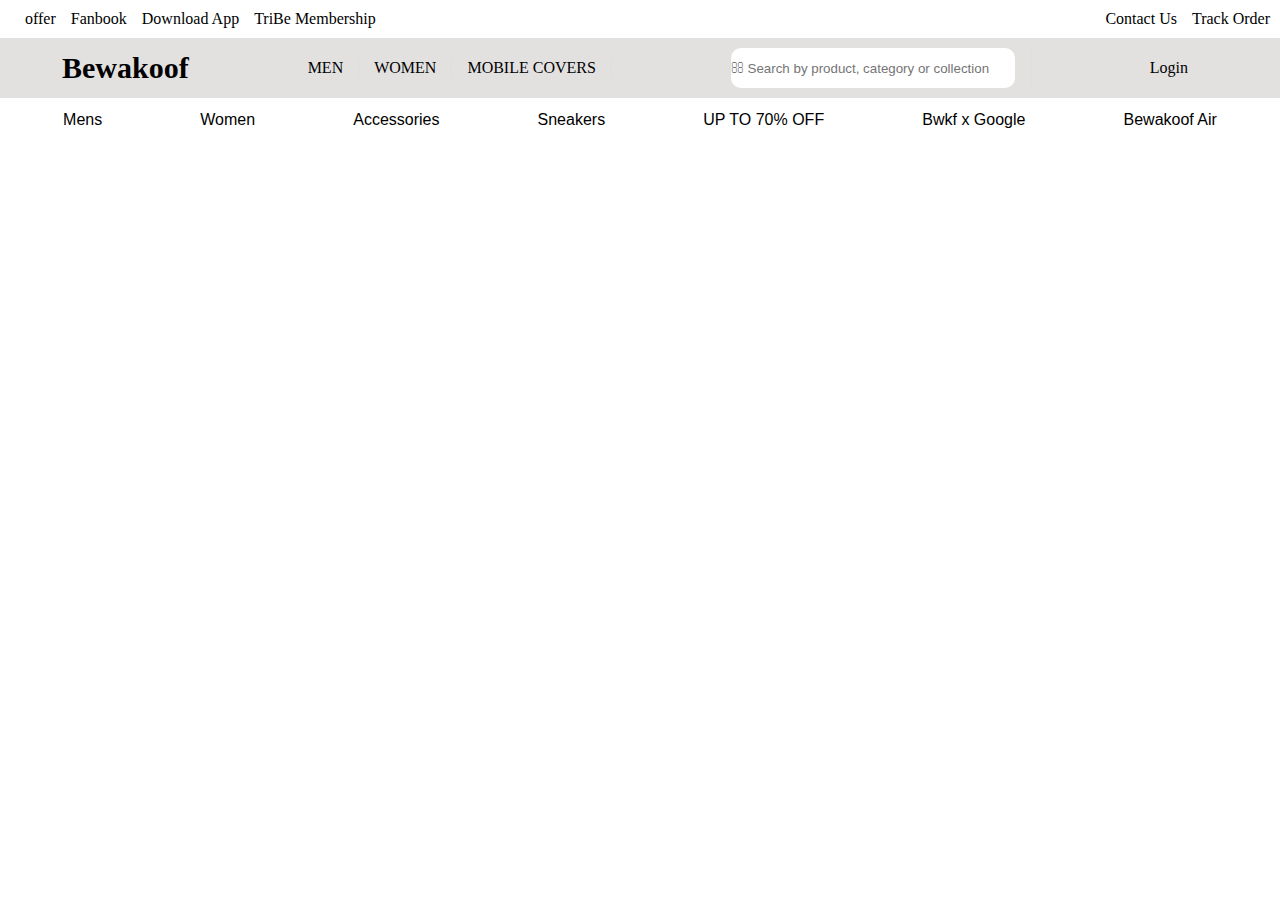
==== index.html @ 778f5f09 "modified" ====
<!DOCTYPE html>
<html lang="en">
<head>
    <meta charset="UTF-8">
    <meta name="viewport" content="width=device-width, initial-scale=1.0">
    <title>Bewakoof</title>
    <link rel="stylesheet" href="https://cdnjs.cloudflare.com/ajax/libs/font-awesome/6.5.2/css/all.min.css"
        integrity="sha512-SnH5WK+bZxgPHs44uWIX+LLJAJ9/2PkPKZ5QiAj6Ta86w+fsb2TkcmfRyVX3pBnMFcV7oQPJkl9QevSCWr3W6A=="
        crossorigin="anonymous" referrerpolicy="no-referrer" />
    <link rel="stylesheet" href="main.css">
</head>
<body>
    <div class="top_nav">
        <ul class="top-menu">
            <li><a href="">offer</a></li>
            <li><a href="">Fanbook</a></li>
            <li><a href="">Download App</a></li>
            <li><a href="">TriBe Membership</a></li>
        </ul>
        <ul class="top2-menu">
            <li><a href="">Contact Us</a></li>
            <li><a href="">Track Order</a></li>
        </ul>
    </div>
    <div class="navbar">
        <div class="navbar-logo">Bewakoof</div>
        <ul class="navbar-menu">
            <li>MEN</li>
            <li>WOMEN</li>
            <li>MOBILE COVERS</li>
        </ul>
        <div class="search">
            <input type="text" placeholder="&#xf002; Search by product, category or collection" style="font-family: Arial, FontAwesome">
        </div>
        <div class="icons">
            <!-- <span><i class="fas fa-search"></i></span> -->
            <span><i class="fas fa-user"></i>Login</span>
            <span><i class="fas fa-heart"></i></span>
            <span><i class="fas fa-shopping-cart"></i></span>
        </div>
    </div>
    <div class="heading">
        <!-- <h3>Men</h3>
        <h3>Women</h3>
        <h3>Accessories</h3>
        <h3>Sneakers</h3>
        <h3>UP TO 70% OFF</h3>
        <h3>Bwkf x Google</h3>
        <h3>Bewakoof Air</h3> -->
        <ul>
            <li>Mens</li>
            <li>Women</li>
            <li>Accessories</li>
            <li>Sneakers</li>
            <li>UP TO 70% OFF</li>
            <li>Bwkf x Google</li>
            <li>Bewakoof Air</li>
        </ul>
    </div>
        
</body>
</html>
---- main.css ----
/* Reset default styles */
* {
  margin: 0;
  padding: 0;
  box-sizing: border-box;
}

/* Top-Navbar */
.top_nav {
  display: flex;
  justify-content: space-between;
  align-items: center;
  padding: 10px;
}
.top_nav .top-menu {
  display: flex;
  list-style: none;
}
.top_nav .top-menu li {
  margin-left: 15px;
}
.top_nav .top-menu li a {
  text-decoration: none;
  color: black;
}
.top_nav .top2-menu {
  display: flex;
  list-style: none;
}
.top_nav .top2-menu li {
  margin-left: 15px;
}
.top_nav .top2-menu li a {
  text-decoration: none;
  color: black;
}

/* Navbar styling */
.navbar {
  display: flex;
  justify-content: space-around;
  align-items: center;
  background-color: #e3e0e0;
  padding: 10px;
}
.navbar .navbar-logo {
  font-size: 30px;
  font-weight: bold;
}
.navbar .navbar-menu {
  list-style-type: none;
  display: flex;
}
.navbar .navbar-menu li {
  padding: 0 15px;
  border-right: 1px solid #ddd;
}
.navbar .search {
  padding: 0 15px;
  border-right: 1px solid #ddd;
  width: 25%;
}
.navbar .search input {
  border: none;
  outline: none;
  width: 100%;
  height: 40px;
  border-radius: 10px;
}
.navbar .icons span {
  margin-left: 15px;
  cursor: pointer;
}
@media screen and (max-width: 600px) {
  .navbar .menu {
    display: none;
  }
  .navbar .menu-icon {
    display: block;
  }
}

.heading ul {
  display: flex;
  justify-content: space-around;
  font-family: arial;
  padding: 13px 14px;
  text-decoration: none;
  list-style: none;
}/*# sourceMappingURL=main.css.map */
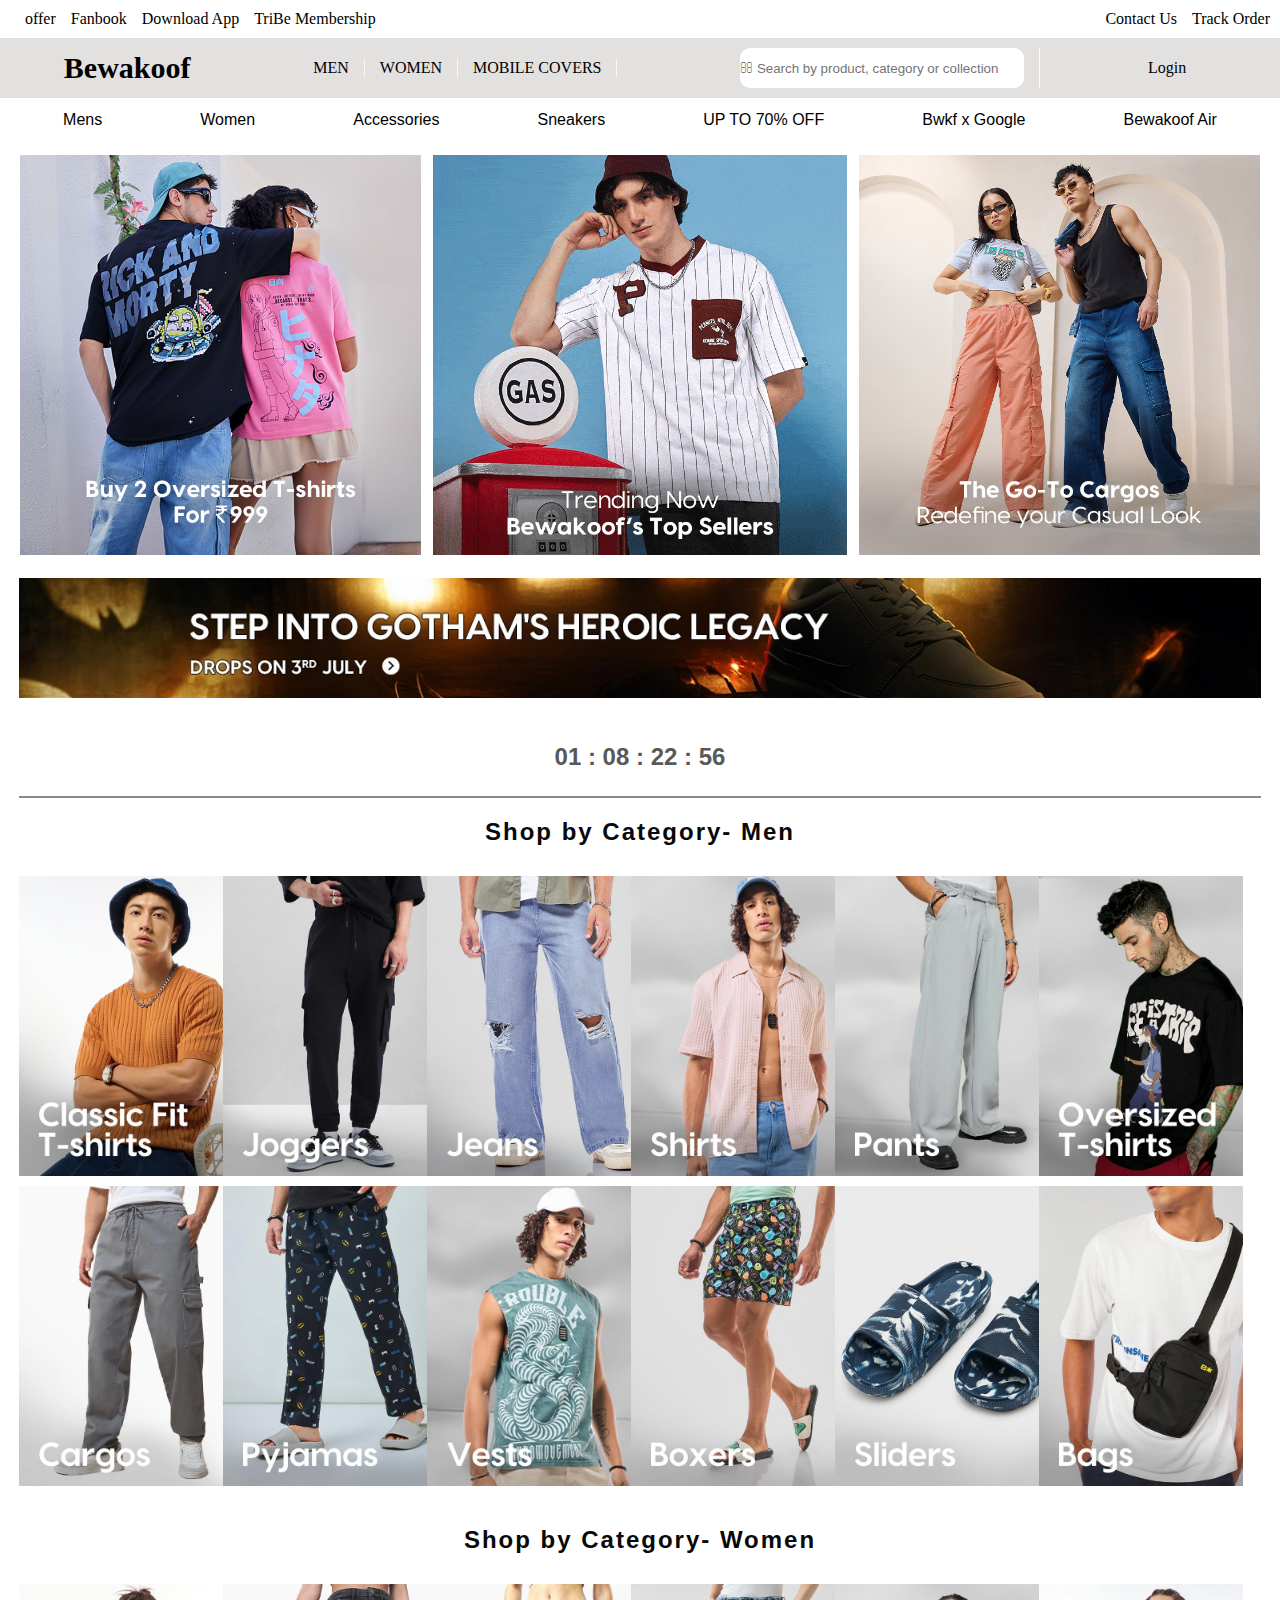
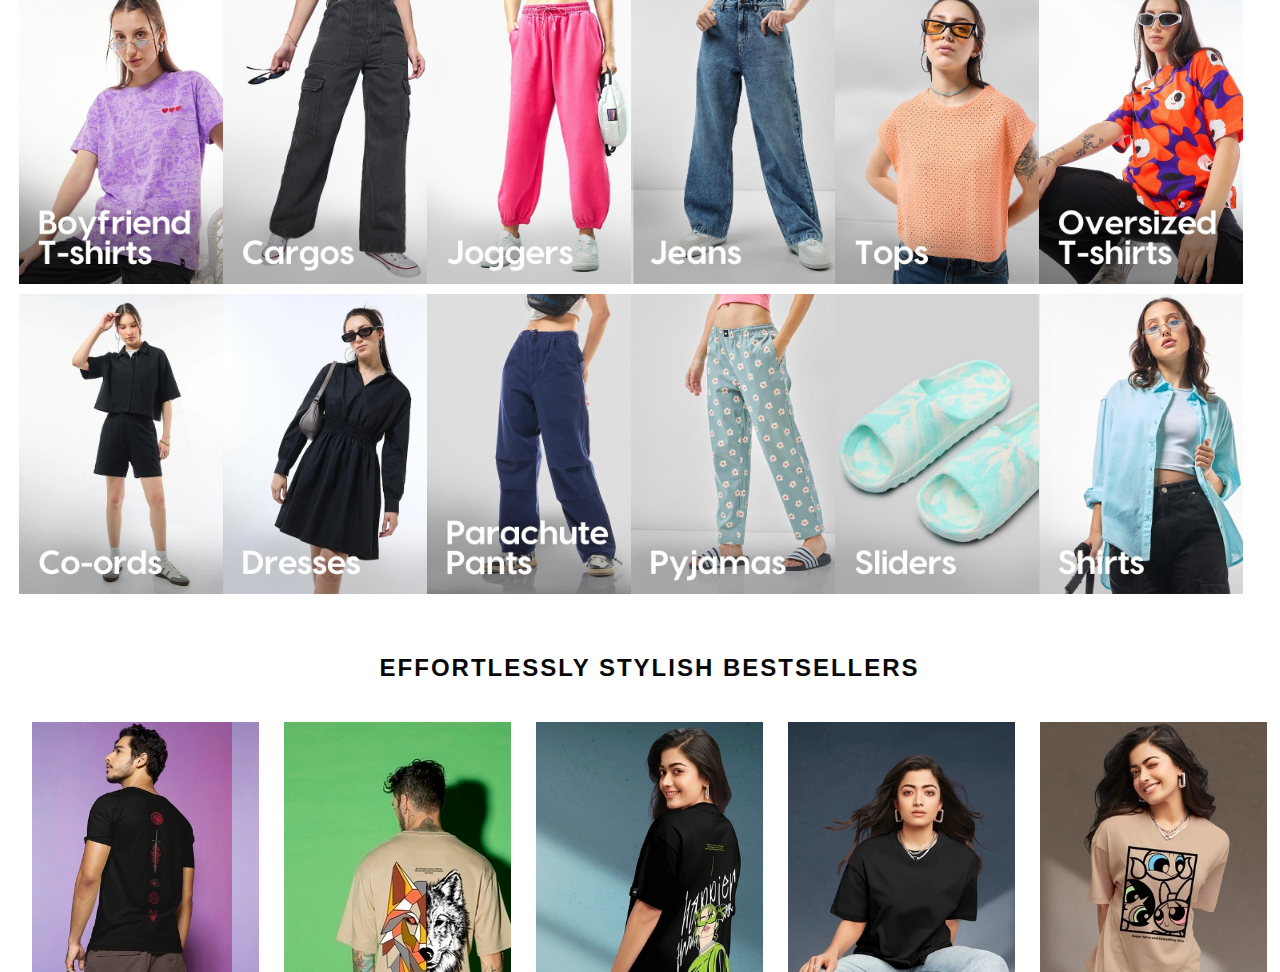
==== commit b903ac89: "updates" ====
--- a/index.html
+++ b/index.html
@@ -22,6 +22,7 @@
             <li><a href="">Track Order</a></li>
         </ul>
     </div>
+
     <div class="navbar">
         <div class="navbar-logo">Bewakoof</div>
         <ul class="navbar-menu">
@@ -33,20 +34,14 @@
             <input type="text" placeholder="&#xf002; Search by product, category or collection" style="font-family: Arial, FontAwesome">
         </div>
         <div class="icons">
-            <!-- <span><i class="fas fa-search"></i></span> -->
-            <span><i class="fas fa-user"></i>Login</span>
+            <!-- <span><i class="fas fa-user"></i>Login</span> -->
+             <a href="">Login</a>
             <span><i class="fas fa-heart"></i></span>
             <span><i class="fas fa-shopping-cart"></i></span>
         </div>
     </div>
+
     <div class="heading">
-        <!-- <h3>Men</h3>
-        <h3>Women</h3>
-        <h3>Accessories</h3>
-        <h3>Sneakers</h3>
-        <h3>UP TO 70% OFF</h3>
-        <h3>Bwkf x Google</h3>
-        <h3>Bewakoof Air</h3> -->
         <ul>
             <li>Mens</li>
             <li>Women</li>
@@ -57,6 +52,74 @@
             <li>Bewakoof Air</li>
         </ul>
     </div>
+
+    <!-- BODY START FROM HERE ---- -->
+     <div class="first">
+        <div class="a1"></div>
+        <div class="a2"></div>
+        <div class="a3"></div>
+     </div>
+
+     <div class="bill-board">
+     </div>
+
+     <div class="countdown">
+        <span id="time">01 : 08 : 22 : 56</span>
+    </div>
+
+    <!-- Shop by Category- Men -->
+     <div class="shop">
+        <h2>Shop by Category- Men</h2>
+        <div class="row1">
+            <div class="img1"></div>
+            <div class="img2"></div>
+            <div class="img3"></div>
+            <div class="img4"></div>
+            <div class="img5"></div>
+            <div class="img6"></div>
+        </div>
+        <div class="row2">
+            <div class="img7"></div>
+            <div class="img8"></div>
+            <div class="img9"></div>
+            <div class="img10"></div>
+            <div class="img11"></div>
+            <div class="img12"></div>
+        </div>
+     </div>
+
+     <!-- Shop by Category- Women -->
+     <div class="shop_women">
+        <h2>Shop by Category- Women</h2>
+        <div class="row1">
+            <div class="img1"></div>
+            <div class="img2"></div>
+            <div class="img3"></div>
+            <div class="img4"></div>
+            <div class="img5"></div>
+            <div class="img6"></div>
+        </div>
+        <div class="row2">
+            <div class="img7"></div>
+            <div class="img8"></div>
+            <div class="img9"></div>
+            <div class="img10"></div>
+            <div class="img11"></div>
+            <div class="img12"></div>
+        </div>
+     </div>
+
+     <!-- EFFORTLESSLY STYLISH BESTSELLERS -->
+    <div class="bestsellers">
+        <h2>EFFORTLESSLY STYLISH BESTSELLERS</h2>
+        <div class="img-bestsellers">
+            <div class="img_a1"></div>
+            <div class="img_a2"></div>
+            <div class="img_a3"></div>
+            <div class="img_a4"></div>
+            <div class="img_a5"></div>
+        </div>
+    </div>
         
 </body>
 </html>--- a/main.css
+++ b/main.css
@@ -53,11 +53,11 @@
 }
 .navbar .navbar-menu li {
   padding: 0 15px;
-  border-right: 1px solid #ddd;
+  border-right: 1px solid #faf7f7;
 }
 .navbar .search {
   padding: 0 15px;
-  border-right: 1px solid #ddd;
+  border-right: 1px solid #fcfafa;
   width: 25%;
 }
 .navbar .search input {
@@ -70,6 +70,10 @@
 .navbar .icons span {
   margin-left: 15px;
   cursor: pointer;
+}
+.navbar .icons a {
+  text-decoration: none;
+  color: black;
 }
 @media screen and (max-width: 600px) {
   .navbar .menu {
@@ -87,4 +91,287 @@
   padding: 13px 14px;
   text-decoration: none;
   list-style: none;
+}
+
+.first {
+  display: flex;
+  justify-content: space-around;
+  padding: 13px 14px;
+}
+.first .a1 {
+  background-image: url(HC-common.jpg);
+  background-size: cover;
+  height: 400px;
+  width: 32%;
+}
+.first .a2 {
+  background-image: url(HC-trending.gif);
+  background-size: cover;
+  height: 400px;
+  width: 33%;
+}
+.first .a3 {
+  background-image: url(HC-cargos.jpg);
+  background-size: cover;
+  height: 400px;
+  width: 32%;
+}
+
+.bill-board {
+  background-image: url(banner.webp);
+  background-size: cover;
+  width: 97%;
+  height: 120px;
+  margin-left: 1.5%;
+  margin-top: 10px;
+}
+
+.countdown {
+  display: flex;
+  justify-content: center;
+  align-items: center;
+  height: 80px;
+  width: 97%;
+  margin-left: 1.5%;
+  padding: 14px;
+  position: relative;
+  top: 20px;
+  border-bottom: 2px solid rgb(139, 138, 138);
+  gap: 10px;
+  font-family: arial;
+  color: rgb(88, 88, 88);
+}
+.countdown #time {
+  font-size: 24px;
+  font-weight: bold;
+}
+
+.shop {
+  margin-top: 40px;
+}
+.shop h2 {
+  text-align: center;
+  font-family: sans-serif;
+  letter-spacing: 2px;
+  color: rgb(8, 8, 8);
+}
+.shop .row1 {
+  margin-left: 1.5%;
+  margin-top: 30px;
+  display: flex;
+}
+.shop .row1 .img1 {
+  background-image: url(img1.jpg);
+  background-size: cover;
+  height: 300px;
+  width: 16.18%;
+}
+.shop .row1 .img2 {
+  background-image: url(img2.webp);
+  background-size: cover;
+  height: 300px;
+  width: 16.18%;
+}
+.shop .row1 .img3 {
+  background-image: url(img3.jpg);
+  background-size: cover;
+  height: 300px;
+  width: 16.18%;
+}
+.shop .row1 .img4 {
+  background-image: url(img4.jpg);
+  background-size: cover;
+  height: 300px;
+  width: 16.18%;
+}
+.shop .row1 .img5 {
+  background-image: url(img5.webp);
+  background-size: cover;
+  height: 300px;
+  width: 16.18%;
+}
+.shop .row1 .img6 {
+  background-image: url(img6.jpg);
+  background-size: cover;
+  height: 300px;
+  width: 16.18%;
+}
+.shop .row2 {
+  margin-left: 1.5%;
+  margin-top: 10px;
+  display: flex;
+}
+.shop .row2 .img7 {
+  background-image: url(img7.webp);
+  background-size: cover;
+  height: 300px;
+  width: 16.18%;
+}
+.shop .row2 .img8 {
+  background-image: url(img8.jpg);
+  background-size: cover;
+  height: 300px;
+  width: 16.18%;
+}
+.shop .row2 .img9 {
+  background-image: url(img9.jpg);
+  background-size: cover;
+  height: 300px;
+  width: 16.18%;
+}
+.shop .row2 .img10 {
+  background-image: url(img10.jpg);
+  background-size: cover;
+  height: 300px;
+  width: 16.18%;
+}
+.shop .row2 .img11 {
+  background-image: url(img11.jpg);
+  background-size: cover;
+  height: 300px;
+  width: 16.18%;
+}
+.shop .row2 .img12 {
+  background-image: url(img12.jpg);
+  background-size: cover;
+  height: 300px;
+  width: 16.18%;
+}
+
+.shop_women {
+  margin-top: 40px;
+}
+.shop_women h2 {
+  text-align: center;
+  font-family: sans-serif;
+  letter-spacing: 2px;
+  color: rgb(8, 8, 8);
+}
+.shop_women .row1 {
+  margin-left: 1.5%;
+  margin-top: 30px;
+  display: flex;
+}
+.shop_women .row1 .img1 {
+  background-image: url(imgw1.jpg);
+  background-size: cover;
+  height: 300px;
+  width: 16.18%;
+}
+.shop_women .row1 .img2 {
+  background-image: url(imgw2.jpg);
+  background-size: cover;
+  height: 300px;
+  width: 16.18%;
+}
+.shop_women .row1 .img3 {
+  background-image: url(imgw3.jpg);
+  background-size: cover;
+  height: 300px;
+  width: 16.18%;
+}
+.shop_women .row1 .img4 {
+  background-image: url(imgw4.jpg);
+  background-size: cover;
+  height: 300px;
+  width: 16.18%;
+}
+.shop_women .row1 .img5 {
+  background-image: url(imgw5.jpg);
+  background-size: cover;
+  height: 300px;
+  width: 16.18%;
+}
+.shop_women .row1 .img6 {
+  background-image: url(imgw6.jpg);
+  background-size: cover;
+  height: 300px;
+  width: 16.18%;
+}
+.shop_women .row2 {
+  margin-left: 1.5%;
+  margin-top: 10px;
+  display: flex;
+}
+.shop_women .row2 .img7 {
+  background-image: url(imgw7.webp);
+  background-size: cover;
+  height: 300px;
+  width: 16.18%;
+}
+.shop_women .row2 .img8 {
+  background-image: url(imgw8.webp);
+  background-size: cover;
+  height: 300px;
+  width: 16.18%;
+}
+.shop_women .row2 .img9 {
+  background-image: url(imgw9.webp);
+  background-size: cover;
+  height: 300px;
+  width: 16.18%;
+}
+.shop_women .row2 .img10 {
+  background-image: url(imgw10.jpg);
+  background-size: cover;
+  height: 300px;
+  width: 16.18%;
+}
+.shop_women .row2 .img11 {
+  background-image: url(imgw11.jpg);
+  background-size: cover;
+  height: 300px;
+  width: 16.18%;
+}
+.shop_women .row2 .img12 {
+  background-image: url(imgw12.jpg);
+  background-size: cover;
+  height: 300px;
+  width: 16.18%;
+}
+
+.bestsellers {
+  margin-left: 1.5%;
+}
+.bestsellers h2 {
+  margin-top: 60px;
+  text-align: center;
+  font-family: sans-serif;
+  letter-spacing: 2px;
+  color: rgb(8, 8, 8);
+}
+.bestsellers .img-bestsellers {
+  margin-top: 40px;
+  display: flex;
+  justify-content: space-around;
+}
+.bestsellers .img-bestsellers .img_a1 {
+  background-image: url(men-s-black-house-of-the-dragon-iconic-graphic-printed-t-shirt.webp);
+  background-size: contain;
+  height: 250px;
+  width: 18%;
+}
+.bestsellers .img-bestsellers .img_a2 {
+  background-image: url(men-beast-within-3-0-oversized-fit-t-shirt-620155-1697028287-1.webp);
+  background-size: auto;
+  height: 250px;
+  width: 18%;
+}
+.bestsellers .img-bestsellers .img_a3 {
+  background-image: url(women-s-black-happier-than-ever-billie-graphic-printed-oversized-t-shirt.webp);
+  background-size: cover;
+  height: 250px;
+  width: 18%;
+}
+.bestsellers .img-bestsellers .img_a4 {
+  background-image: url(women-s-black-oversized-t-shirt.webp);
+  background-size: cover;
+  height: 250px;
+  width: 18%;
+}
+.bestsellers .img-bestsellers .img_a5 {
+  background-image: url(women-s-brown-sugar-spice-everything-nice-graphic-printed-oversized-t-shirt.webp);
+  background-size: cover;
+  height: 250px;
+  width: 18%;
 }/*# sourceMappingURL=main.css.map */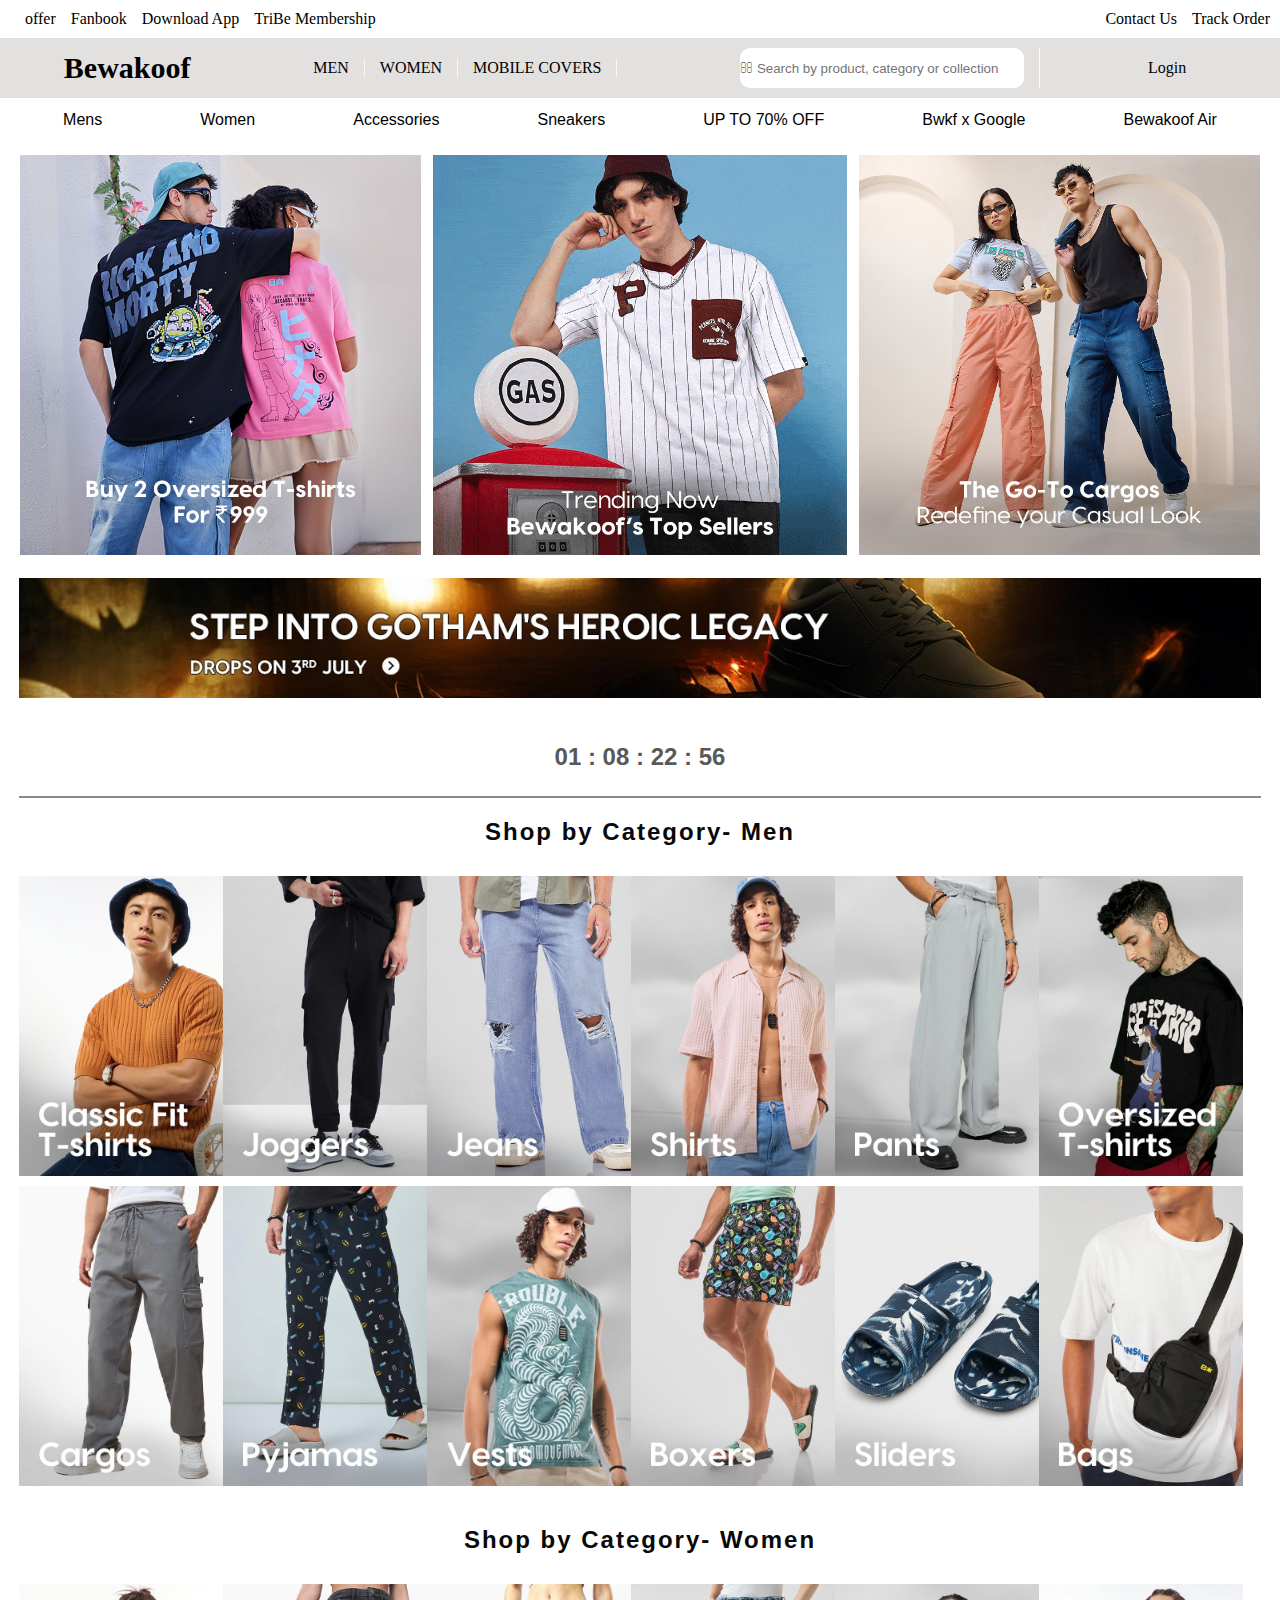
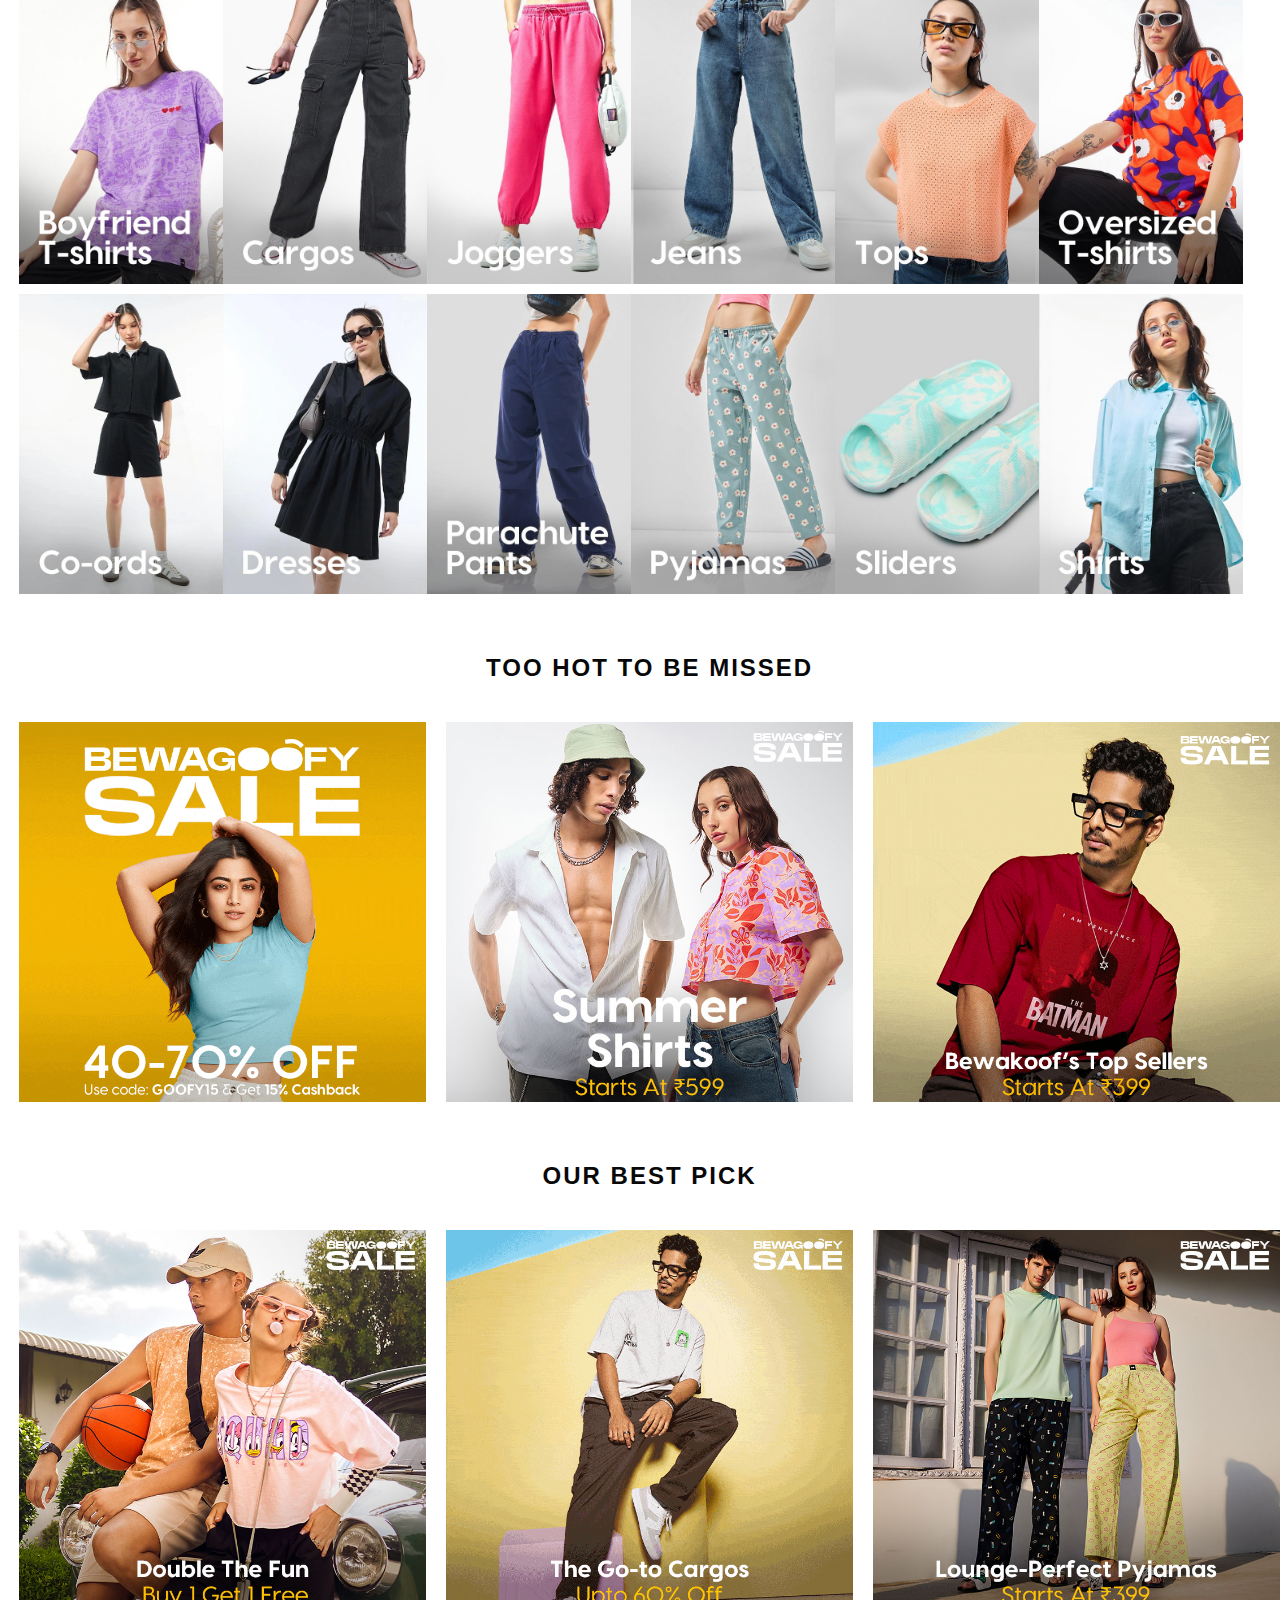
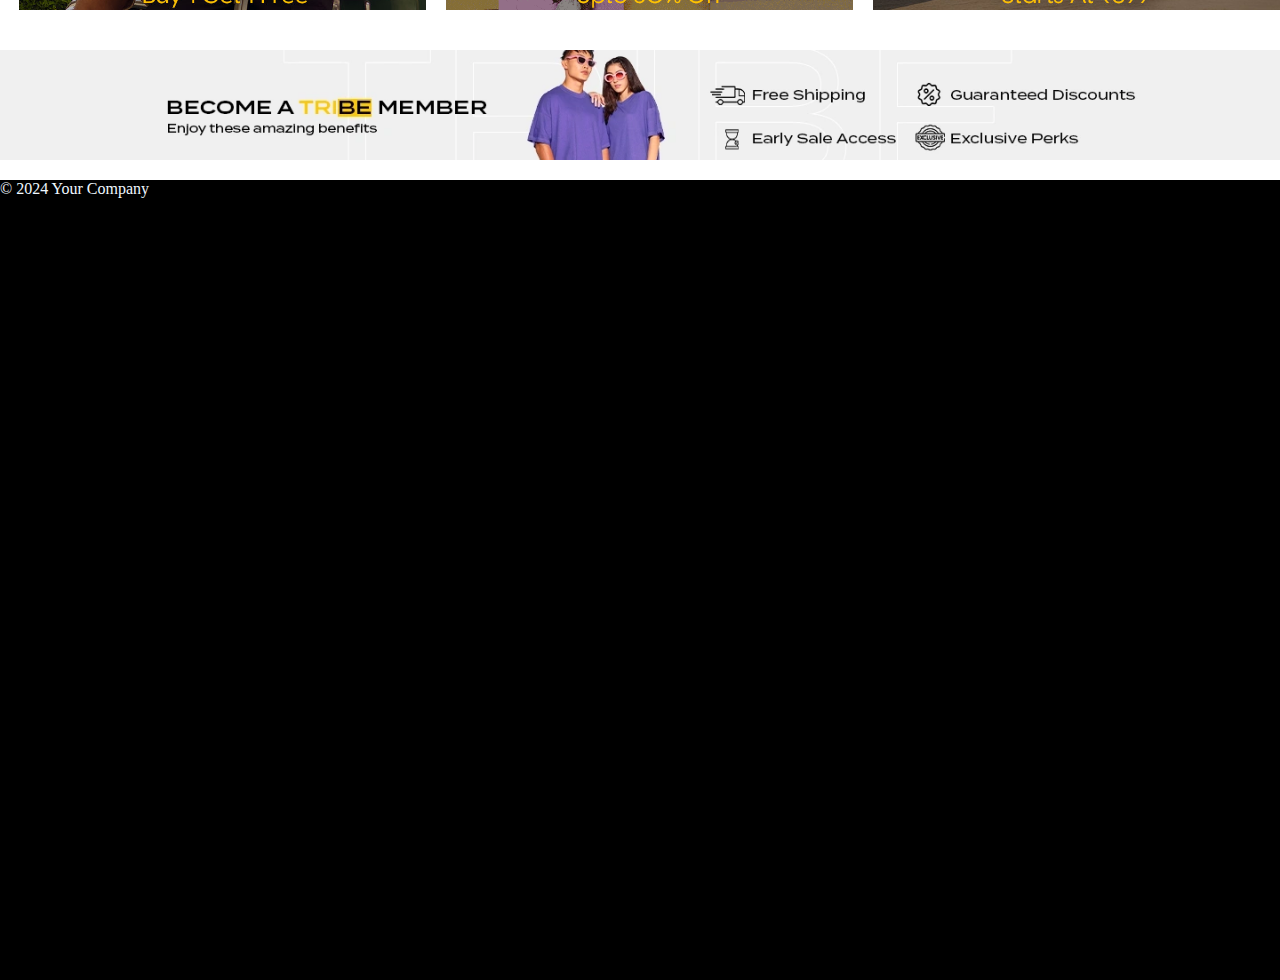
==== commit 41c5c8da: "modified" ====
--- a/index.html
+++ b/index.html
@@ -111,14 +111,30 @@
 
      <!-- EFFORTLESSLY STYLISH BESTSELLERS -->
     <div class="bestsellers">
-        <h2>EFFORTLESSLY STYLISH BESTSELLERS</h2>
-        <div class="img-bestsellers">
+        <h2>TOO HOT TO BE MISSED</h2>
+        <div class="large_img">
             <div class="img_a1"></div>
             <div class="img_a2"></div>
             <div class="img_a3"></div>
+        </div>
+    </div>
+
+     <!-- OUR BEST PICK -->
+     <div class="bestpick">
+        <h2>OUR BEST PICK</h2>
+        <div class="large_img2">
             <div class="img_a4"></div>
             <div class="img_a5"></div>
+            <div class="img_a6"></div>
         </div>
+    </div>
+
+    <div class="lastBanner">
+        <div class="banner"></div>
+    </div>
+
+    <div class="footer">
+        <p>&copy; 2024 Your Company</p>
     </div>
         
 </body>
--- a/main.css
+++ b/main.css
@@ -340,38 +340,76 @@
   letter-spacing: 2px;
   color: rgb(8, 8, 8);
 }
-.bestsellers .img-bestsellers {
+.bestsellers .large_img {
+  display: grid;
+  grid-template-columns: auto auto auto;
+  grid-template-rows: auto;
+  height: 380px;
+  width: 100%;
   margin-top: 40px;
-  display: flex;
-  justify-content: space-around;
-}
-.bestsellers .img-bestsellers .img_a1 {
-  background-image: url(men-s-black-house-of-the-dragon-iconic-graphic-printed-t-shirt.webp);
-  background-size: contain;
-  height: 250px;
-  width: 18%;
-}
-.bestsellers .img-bestsellers .img_a2 {
-  background-image: url(men-beast-within-3-0-oversized-fit-t-shirt-620155-1697028287-1.webp);
-  background-size: auto;
-  height: 250px;
-  width: 18%;
-}
-.bestsellers .img-bestsellers .img_a3 {
-  background-image: url(women-s-black-happier-than-ever-billie-graphic-printed-oversized-t-shirt.webp);
-  background-size: cover;
-  height: 250px;
-  width: 18%;
-}
-.bestsellers .img-bestsellers .img_a4 {
-  background-image: url(women-s-black-oversized-t-shirt.webp);
-  background-size: cover;
-  height: 250px;
-  width: 18%;
-}
-.bestsellers .img-bestsellers .img_a5 {
-  background-image: url(women-s-brown-sugar-spice-everything-nice-graphic-printed-oversized-t-shirt.webp);
-  background-size: cover;
-  height: 250px;
-  width: 18%;
+  grid-gap: 20px;
+}
+.bestsellers .large_img .img_a1 {
+  background-image: url(hc1.gif);
+  background-size: cover;
+}
+.bestsellers .large_img .img_a2 {
+  background-image: url(hc2.jpg);
+  background-size: cover;
+}
+.bestsellers .large_img .img_a3 {
+  background-image: url(hc3.gif);
+  background-size: cover;
+}
+
+.bestpick {
+  margin-left: 1.5%;
+}
+.bestpick h2 {
+  margin-top: 60px;
+  text-align: center;
+  font-family: sans-serif;
+  letter-spacing: 2px;
+  color: rgb(8, 8, 8);
+}
+.bestpick .large_img2 {
+  display: grid;
+  grid-template-columns: auto auto auto;
+  grid-template-rows: auto;
+  height: 380px;
+  width: 100%;
+  margin-top: 40px;
+  grid-gap: 20px;
+}
+.bestpick .large_img2 .img_a4 {
+  background-image: url(hc4.jpg);
+  background-size: cover;
+}
+.bestpick .large_img2 .img_a5 {
+  background-image: url(hc5.gif);
+  background-size: cover;
+}
+.bestpick .large_img2 .img_a6 {
+  background-image: url(hc6.jpg);
+  background-size: cover;
+}
+
+.lastBanner {
+  margin-top: 40px;
+  width: 100%;
+  height: 110px;
+}
+.lastBanner .banner {
+  background-image: url(lastBanner.webp);
+  background-size: cover;
+  width: 100%;
+  height: 100%;
+}
+
+.footer {
+  margin-top: 20px;
+  height: 800px;
+  width: 100%;
+  background-color: black;
+  color: aliceblue;
 }/*# sourceMappingURL=main.css.map */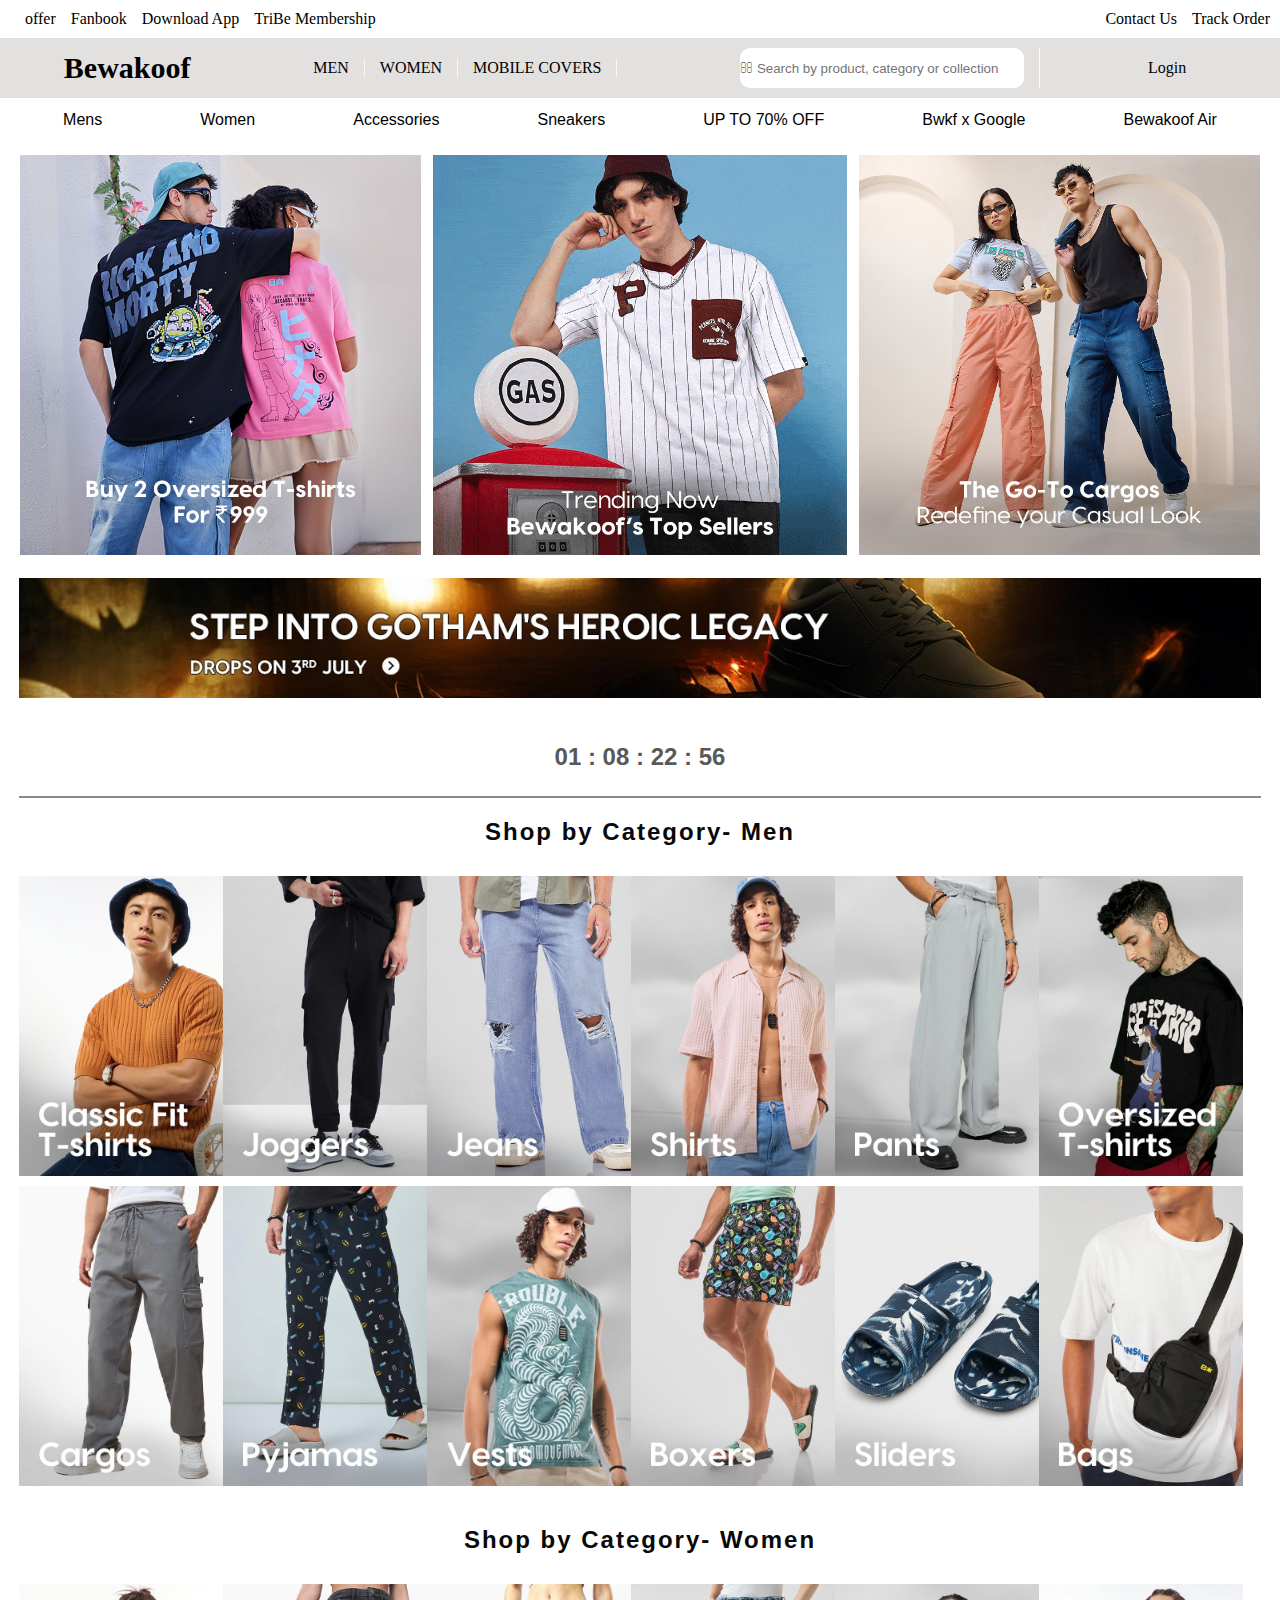
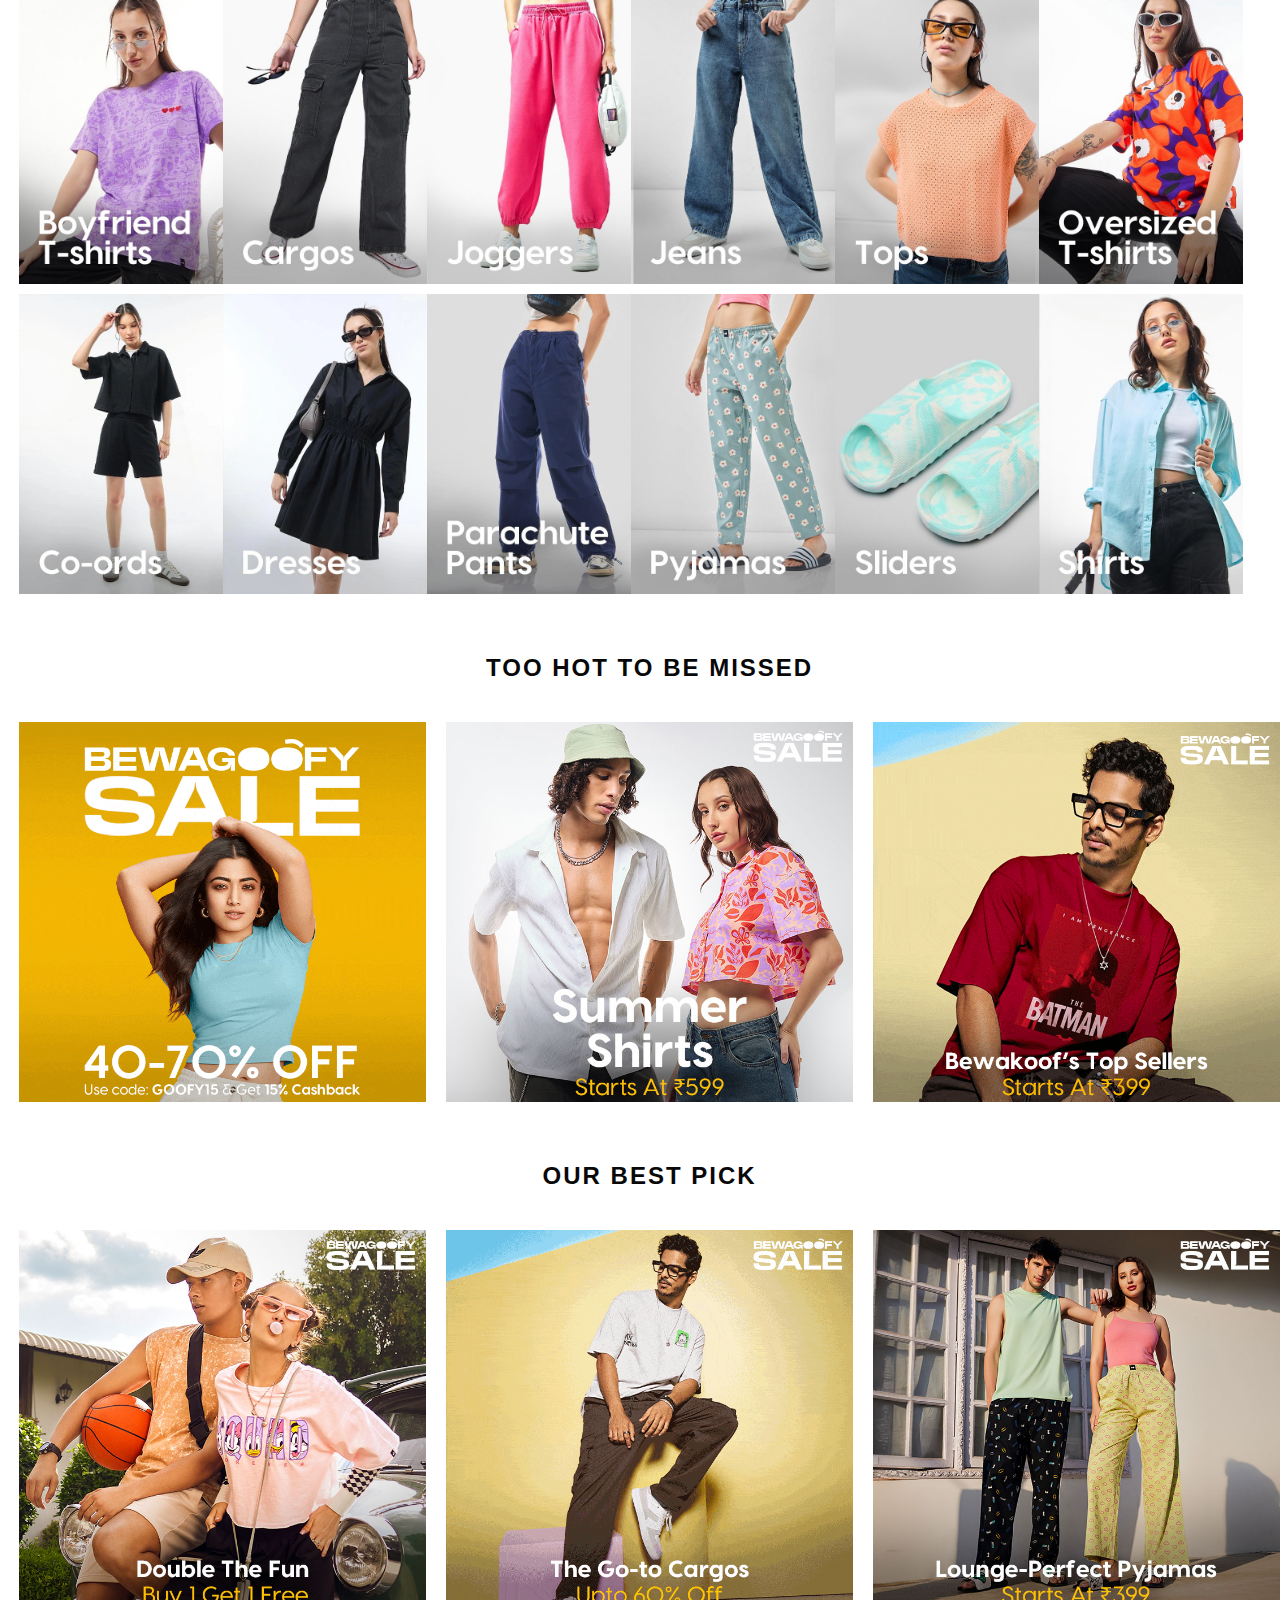
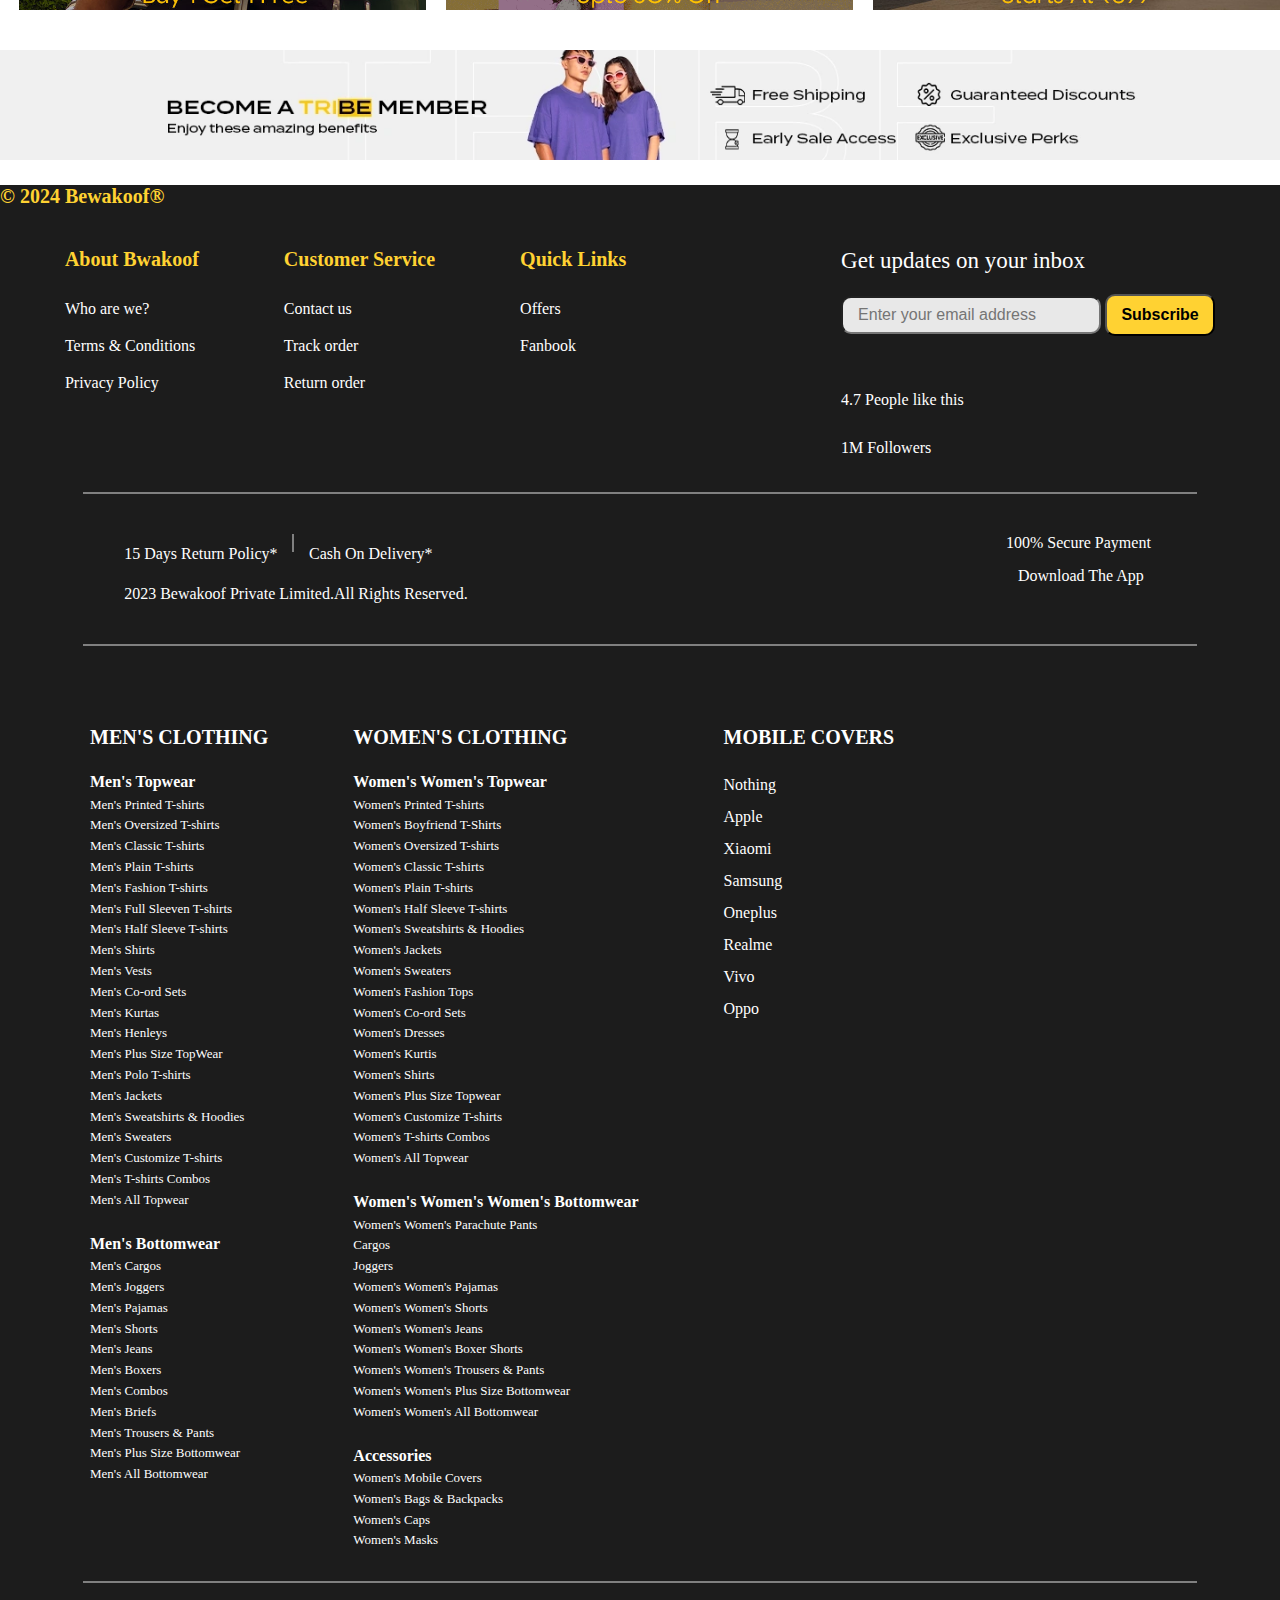
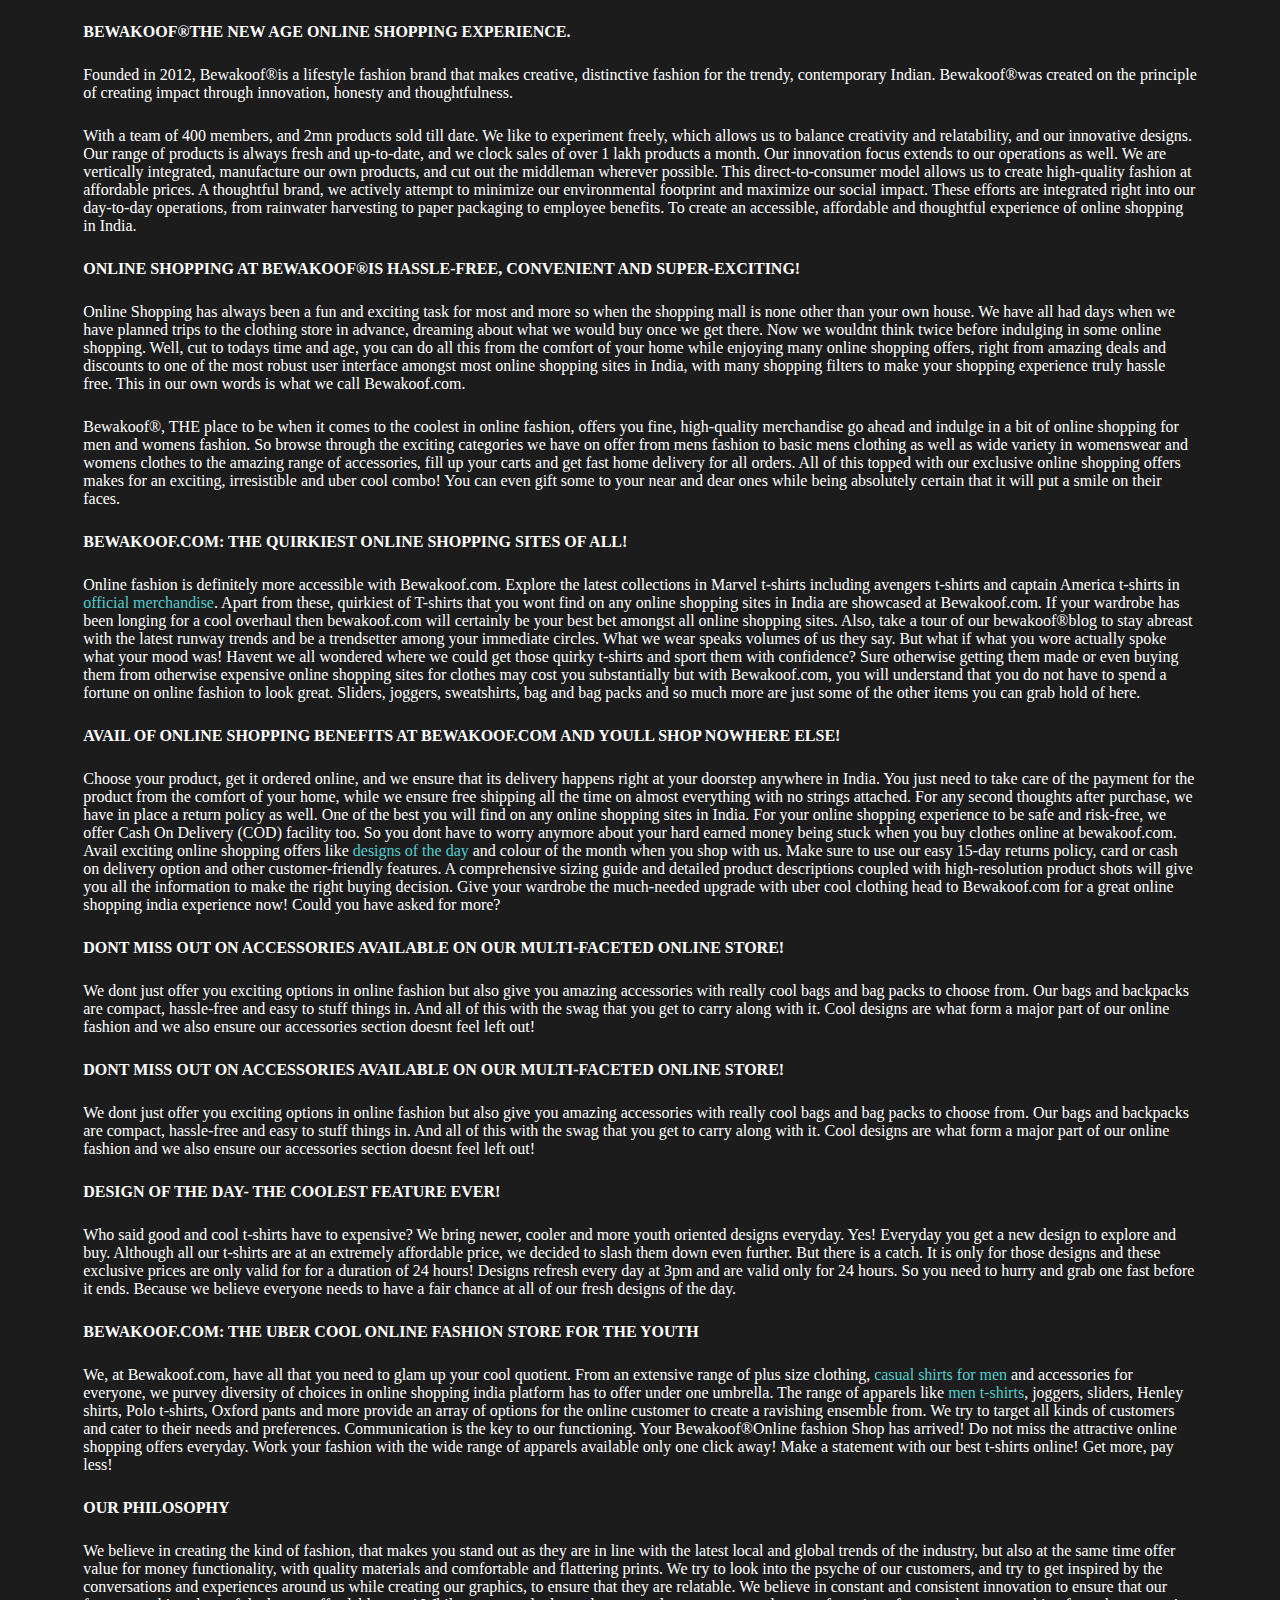
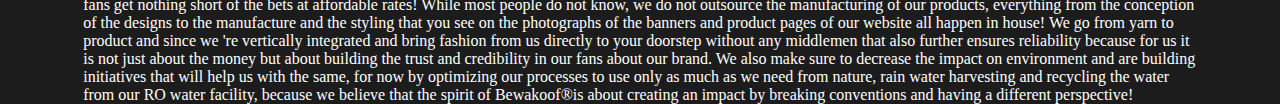
==== commit 7c70e68c: "update" ====
--- a/index.html
+++ b/index.html
@@ -1,5 +1,6 @@
 <!DOCTYPE html>
 <html lang="en">
+
 <head>
     <meta charset="UTF-8">
     <meta name="viewport" content="width=device-width, initial-scale=1.0">
@@ -9,6 +10,7 @@
         crossorigin="anonymous" referrerpolicy="no-referrer" />
     <link rel="stylesheet" href="main.css">
 </head>
+
 <body>
     <div class="top_nav">
         <ul class="top-menu">
@@ -31,11 +33,12 @@
             <li>MOBILE COVERS</li>
         </ul>
         <div class="search">
-            <input type="text" placeholder="&#xf002; Search by product, category or collection" style="font-family: Arial, FontAwesome">
+            <input type="text" placeholder="&#xf002; Search by product, category or collection"
+                style="font-family: Arial, FontAwesome">
         </div>
         <div class="icons">
             <!-- <span><i class="fas fa-user"></i>Login</span> -->
-             <a href="">Login</a>
+            <a href="">Login</a>
             <span><i class="fas fa-heart"></i></span>
             <span><i class="fas fa-shopping-cart"></i></span>
         </div>
@@ -54,21 +57,21 @@
     </div>
 
     <!-- BODY START FROM HERE ---- -->
-     <div class="first">
+    <div class="first">
         <div class="a1"></div>
         <div class="a2"></div>
         <div class="a3"></div>
-     </div>
-
-     <div class="bill-board">
-     </div>
-
-     <div class="countdown">
+    </div>
+
+    <div class="bill-board">
+    </div>
+
+    <div class="countdown">
         <span id="time">01 : 08 : 22 : 56</span>
     </div>
 
     <!-- Shop by Category- Men -->
-     <div class="shop">
+    <div class="shop">
         <h2>Shop by Category- Men</h2>
         <div class="row1">
             <div class="img1"></div>
@@ -86,10 +89,10 @@
             <div class="img11"></div>
             <div class="img12"></div>
         </div>
-     </div>
-
-     <!-- Shop by Category- Women -->
-     <div class="shop_women">
+    </div>
+
+    <!-- Shop by Category- Women -->
+    <div class="shop_women">
         <h2>Shop by Category- Women</h2>
         <div class="row1">
             <div class="img1"></div>
@@ -107,9 +110,9 @@
             <div class="img11"></div>
             <div class="img12"></div>
         </div>
-     </div>
-
-     <!-- EFFORTLESSLY STYLISH BESTSELLERS -->
+    </div>
+
+    <!-- EFFORTLESSLY STYLISH BESTSELLERS -->
     <div class="bestsellers">
         <h2>TOO HOT TO BE MISSED</h2>
         <div class="large_img">
@@ -119,8 +122,8 @@
         </div>
     </div>
 
-     <!-- OUR BEST PICK -->
-     <div class="bestpick">
+    <!-- OUR BEST PICK -->
+    <div class="bestpick">
         <h2>OUR BEST PICK</h2>
         <div class="large_img2">
             <div class="img_a4"></div>
@@ -133,9 +136,366 @@
         <div class="banner"></div>
     </div>
 
+    <!-- ------------------------FOOTER START FROM HERE--------------------------------------------- -->
+
     <div class="footer">
-        <p>&copy; 2024 Your Company</p>
-    </div>
-        
+        <p class="logo1">&copy; 2024 Bewakoof®</p>
+        <div id="inform-section">
+            <div id="about-us">
+                <div>
+                    <span>About Bwakoof</span>
+                    <ul>
+                        <li>Who are we?</li>
+                        <li>Terms & Conditions</li>
+                        <li>Privacy Policy</li>
+                    </ul>
+                </div>
+                <div>
+                    <span>Customer Service</span>
+                    <ul>
+                        <li>Contact us</li>
+                        <li>Track order</li>
+                        <li>Return order</li>
+                    </ul>
+                </div>
+                <div>
+                    <span>Quick Links</span>
+                    <ul>
+                        <li>Offers</li>
+                        <li>Fanbook</li>
+
+                    </ul>
+                </div>
+            </div>
+            <div id="updates">
+                <div>
+                    <span>Get updates on your inbox</span>
+
+                    <div style="margin-top: 20px;">
+                        <input type="text" placeholder="Enter your email address">
+                        <button
+                            style="width: 110px; height:42px; font-size: 16px; font-weight: 600; background-color: rgb(255 210 50); border-radius: 10px;">Subscribe</button>
+                    </div>
+                    <div style="margin-top: 30px; display: flex; gap: 15px; margin-bottom: 5px;">
+                        <p>4.7 People like this</p>
+                    </div>
+                    <div style=" display: flex; gap: 15px; margin-bottom: 5px;">
+                        <p>1M Followers</p>
+                    </div>
+                </div>
+            </div>
+
+        </div>
+        <!-- cut line -->
+        <div
+            style="width: 87%; margin: auto; height: 2px; background-color: gray; margin-top: 30px; margin-bottom: 40px;">
+        </div>
+        <div id="delivery-opt">
+            <div style="line-height:2.5; margin-right: 290px;">
+                <div>
+                </div>
+                <div style="display: flex; gap: 15px;">
+                    <span>15 Days Return Policy*</span>
+                    <div style="width: 1.5px; height: 18px; background-color: gray;"></div>
+                    <span>Cash On Delivery*</span>
+                </div>
+                <div>
+                    <span>2023 Bewakoof Private Limited.All Rights Reserved.</span>
+                </div>
+            </div>
+            <div>
+                <div>
+                    <span style="margin-right: 5px;">100% Secure Payment</span>
+
+                </div>
+                <div style="margin-top: 15px; display: flex; justify-content: center; gap: 5px;">
+                    <span>Download The App</span>
+                </div>
+            </div>
+        </div>
+
+
+        <div
+            style="width: 87%; margin: auto; height: 2px; background-color: gray; margin-top: 30px; margin-bottom: 40px;">
+        </div>
+
+        <div id="footer-cloth-opt">
+            <div>
+                <span>MEN'S CLOTHING</span>
+                <ul style="font-size:13px; line-height:1.6;">
+                    <li><span style="font-size:16px;">Men's Topwear</span></li>
+                    <li>Men's Printed T-shirts</li>
+                    <li>Men's Oversized T-shirts</li>
+                    <li>Men's Classic T-shirts</li>
+                    <li>Men's Plain T-shirts</li>
+                    <li>Men's Fashion T-shirts</li>
+                    <li>Men's Full Sleeven T-shirts</li>
+                    <li>Men's Half Sleeve T-shirts</li>
+                    <li>Men's Shirts</li>
+                    <li>Men's Vests</li>
+                    <li>Men's Co-ord Sets</li>
+                    <li>Men's Kurtas</li>
+                    <li>Men's Henleys</li>
+                    <li>Men's Plus Size TopWear</li>
+                    <li>Men's Polo T-shirts</li>
+                    <li>Men's Jackets</li>
+                    <li>Men's Sweatshirts & Hoodies </li>
+                    <li>Men's Sweaters</li>
+                    <li>Men's Customize T-shirts</li>
+                    <li>Men's T-shirts Combos</li>
+                    <li>Men's All Topwear</li>
+                </ul>
+                <ul style="font-size:13px; line-height:1.6;">
+                    <li><Span style="font-size:16px;">Men's Bottomwear</Span></li>
+                    <li>Men's Cargos</li>
+                    <li>Men's Joggers</li>
+                    <li>Men's Pajamas</li>
+                    <li>Men's Shorts</li>
+                    <li>Men's Jeans</li>
+                    <li>Men's Boxers</li>
+                    <li>Men's Combos</li>
+                    <li>Men's Briefs</li>
+                    <li>Men's Trousers & Pants</li>
+                    <li>Men's Plus Size Bottomwear</li>
+                    <li>Men's All Bottomwear</li>
+                </ul>
+            </div>
+            <div>
+                <span>WOMEN'S CLOTHING</span>
+                <ul style="font-size:13px; line-height:1.6;">
+                    <li><span style="font-size:16px;">Women's Women's Topwear</span></li>
+                    <li>Women's Printed T-shirts</li>
+                    <li>Women's Boyfriend T-Shirts</li>
+                    <li>Women's Oversized T-shirts</li>
+                    <li>Women's Classic T-shirts</li>
+                    <li>Women's Plain T-shirts</li>
+                    <li>Women's Half Sleeve T-shirts</li>
+                    <li>Women's Sweatshirts & Hoodies </li>
+
+                    <li>Women's Jackets</li>
+
+                    <li>Women's Sweaters</li>
+                    <li>Women's Fashion Tops</li>
+                    <li>Women's Co-ord Sets</li>
+                    <li>Women's Dresses</li>
+                    <li>Women's Kurtis</li>
+                    <li>Women's Shirts</li>
+                    <li>Women's Plus Size Topwear</li>
+                    <li>Women's Customize T-shirts</li>
+                    <li>Women's T-shirts Combos</li>
+                    <li>Women's All Topwear</li>
+                </ul>
+                <ul style="font-size:13px; line-height:1.6;">
+                    <li><span style="font-size:16px;">Women's Women's Women's Bottomwear</span></li>
+                    <li>Women's Women's Parachute Pants</li>
+                    <li>Cargos</li>
+                    <li>Joggers</li>
+                    <li>Women's Women's Pajamas</li>
+                    <li>Women's Women's Shorts</li>
+                    <li>Women's Women's Jeans</li>
+                    <li>Women's Women's Boxer Shorts</li>
+                    <li>Women's Women's Trousers & Pants</li>
+                    <li>Women's Women's Plus Size Bottomwear</li>
+                    <li>Women's Women's All Bottomwear</li>
+
+                </ul>
+                <ul style="font-size:13px; line-height:1.6;">
+                    <li><span style="font-size:16px;">Accessories</span></li>
+                    <li>Women's Mobile Covers</li>
+                    <li>Women's Bags & Backpacks</li>
+                    <li>Women's Caps</li>
+                    <li>Women's Masks</li>
+                </ul>
+            </div>
+            <div>
+                <span>MOBILE COVERS</span>
+                <ul style="line-height: 2;">
+                    <li>Nothing</li>
+                    <li>Apple</li>
+                    <li>Xiaomi</li>
+                    <li>Samsung</li>
+                    <li>Oneplus</li>
+                    <li>Realme</li>
+                    <li>Vivo</li>
+                    <li>Oppo</li>
+
+                </ul>
+            </div>
+        </div>
+
+        <div
+            style="width: 87%; margin: auto; height: 2px; background-color: gray; margin-top: 30px; margin-bottom: 40px;">
+        </div>
+        <!-- summary -->
+        <div id="summary" style="width: 87%; margin: auto; ">
+            <h4>BEWAKOOF®THE NEW AGE ONLINE SHOPPING EXPERIENCE.</h4>
+            <p>Founded in 2012, Bewakoof®is a lifestyle fashion brand that makes creative, distinctive fashion for the
+                trendy,
+                contemporary Indian. Bewakoof®was created on the principle of creating impact through innovation,
+                honesty and
+                thoughtfulness.</p>
+            <p>With a team of 400 members, and 2mn products sold till date. We like to experiment freely, which allows
+                us to
+                balance creativity and relatability, and our innovative designs. Our range of products is always fresh
+                and
+                up-to-date, and we clock sales of over 1 lakh products a month. Our innovation focus extends to our
+                operations
+                as well. We are vertically integrated, manufacture our own products, and cut out the middleman wherever
+                possible. This direct-to-consumer model allows us to create high-quality fashion at affordable prices. A
+                thoughtful brand, we actively attempt to minimize our environmental footprint and maximize our social
+                impact.
+                These efforts are integrated right into our day-to-day operations, from rainwater harvesting to paper
+                packaging
+                to employee benefits. To create an accessible, affordable and thoughtful experience of online shopping
+                in India.
+            </p>
+            <h4>ONLINE SHOPPING AT BEWAKOOF®IS HASSLE-FREE, CONVENIENT AND SUPER-EXCITING!</h4>
+            <p>Online Shopping has always been a fun and exciting task for most and more so when the shopping mall is
+                none other
+                than your own house. We have all had days when we have planned trips to the clothing store in advance,
+                dreaming
+                about what we would buy once we get there. Now we wouldnt think twice before indulging in some online
+                shopping.
+                Well, cut to todays time and age, you can do all this from the comfort of your home while enjoying many
+                online
+                shopping offers, right from amazing deals and discounts to one of the most robust user interface amongst
+                most
+                online shopping sites in India, with many shopping filters to make your shopping experience truly hassle
+                free.
+                This in our own words is what we call Bewakoof.com.</p>
+            <p>Bewakoof®, THE place to be when it comes to the coolest in online fashion, offers you fine, high-quality
+                merchandise go ahead and indulge in a bit of online shopping for men and womens fashion. So browse
+                through the
+                exciting categories we have on offer from mens fashion to basic mens clothing as well as wide variety in
+                womenswear and womens clothes to the amazing range of accessories, fill up your carts and get fast home
+                delivery
+                for all orders. All of this topped with our exclusive online shopping offers makes for an exciting,
+                irresistible
+                and uber cool combo! You can even gift some to your near and dear ones while being absolutely certain
+                that it
+                will put a smile on their faces.
+            </p>
+            <h4>BEWAKOOF.COM: THE QUIRKIEST ONLINE SHOPPING SITES OF ALL!</h4>
+            <p>Online fashion is definitely more accessible with Bewakoof.com. Explore the latest collections in Marvel
+                t-shirts
+                including avengers t-shirts and captain America t-shirts in<a href="#"> official merchandise</a>. Apart
+                from
+                these, quirkiest of T-shirts that you wont find on any online shopping sites in India are showcased at
+                Bewakoof.com. If your wardrobe has been longing for a cool overhaul then bewakoof.com will certainly be
+                your
+                best bet amongst all online shopping sites. Also, take a tour of our bewakoof®blog to stay abreast with
+                the
+                latest runway trends and be a trendsetter among your immediate circles. What we wear speaks volumes of
+                us they
+                say. But what if what you wore actually spoke what your mood was! Havent we all wondered where we could
+                get
+                those quirky t-shirts and sport them with confidence? Sure otherwise getting them made or even buying
+                them from
+                otherwise expensive online shopping sites for clothes may cost you substantially but with Bewakoof.com,
+                you will
+                understand that you do not have to spend a fortune on online fashion to look great. Sliders, joggers,
+                sweatshirts, bag and bag packs and so much more are just some of the other items you can grab hold of
+                here.</p>
+            <h4>AVAIL OF ONLINE SHOPPING BENEFITS AT BEWAKOOF.COM AND YOULL SHOP NOWHERE ELSE!</h4>
+            <p>Choose your product, get it ordered online, and we ensure that its delivery happens right at your
+                doorstep
+                anywhere in India. You just need to take care of the payment for the product from the comfort of your
+                home,
+                while we ensure free shipping all the time on almost everything with no strings attached. For any second
+                thoughts after purchase, we have in place a return policy as well. One of the best you will find on any
+                online
+                shopping sites in India. For your online shopping experience to be safe and risk-free, we offer Cash On
+                Delivery
+                (COD) facility too. So you dont have to worry anymore about your hard earned money being stuck when you
+                buy
+                clothes online at bewakoof.com. Avail exciting online shopping offers like <a href="">designs of the
+                    day</a> and
+                colour of the month when you shop with us. Make sure to use our easy 15-day returns policy, card or cash
+                on
+                delivery option and other customer-friendly features. A comprehensive sizing guide and detailed product
+                descriptions coupled with high-resolution product shots will give you all the information to make the
+                right
+                buying decision. Give your wardrobe the much-needed upgrade with uber cool clothing head to Bewakoof.com
+                for a
+                great online shopping india experience now! Could you have asked for more?</p>
+            <h4>DONT MISS OUT ON ACCESSORIES AVAILABLE ON OUR MULTI-FACETED ONLINE STORE!</h4>
+            <p>We dont just offer you exciting options in online fashion but also give you amazing accessories with
+                really cool
+                bags and bag packs to choose from. Our bags and backpacks are compact, hassle-free and easy to stuff
+                things in.
+                And all of this with the swag that you get to carry along with it. Cool designs are what form a major
+                part of
+                our online fashion and we also ensure our accessories section doesnt feel left out!</p>
+            <h4>DONT MISS OUT ON ACCESSORIES AVAILABLE ON OUR MULTI-FACETED ONLINE STORE!</h4>
+            <p>We dont just offer you exciting options in online fashion but also give you amazing accessories with
+                really cool
+                bags and bag packs to choose from. Our bags and backpacks are compact, hassle-free and easy to stuff
+                things in.
+                And all of this with the swag that you get to carry along with it. Cool designs are what form a major
+                part of
+                our online fashion and we also ensure our accessories section doesnt feel left out!</p>
+            <h4>DESIGN OF THE DAY- THE COOLEST FEATURE EVER!</h4>
+            <p>Who said good and cool t-shirts have to expensive? We bring newer, cooler and more youth oriented designs
+                everyday. Yes! Everyday you get a new design to explore and buy. Although all our t-shirts are at an
+                extremely
+                affordable price, we decided to slash them down even further. But there is a catch. It is only for those
+                designs
+                and these exclusive prices are only valid for for a duration of 24 hours! Designs refresh every day at
+                3pm and
+                are valid only for 24 hours. So you need to hurry and grab one fast before it ends. Because we believe
+                everyone
+                needs to have a fair chance at all of our fresh designs of the day.</p>
+            <h4>BEWAKOOF.COM: THE UBER COOL ONLINE FASHION STORE FOR THE YOUTH</h4>
+            <p>We, at Bewakoof.com, have all that you need to glam up your cool quotient. From an extensive range of
+                plus size
+                clothing,<a href=""> casual shirts for men</a> and accessories for everyone, we purvey diversity of
+                choices in
+                online shopping india platform has to offer under one umbrella. The range of apparels like <a href="">
+                    men
+                    t-shirts</a>, joggers, sliders, Henley shirts, Polo t-shirts, Oxford pants and more provide an array
+                of
+                options for the online customer to create a ravishing ensemble from. We try to target all kinds of
+                customers and
+                cater to their needs and preferences. Communication is the key to our functioning. Your Bewakoof®Online
+                fashion
+                Shop has arrived! Do not miss the attractive online shopping offers everyday. Work your fashion with the
+                wide
+                range of apparels available only one click away! Make a statement with our best t-shirts online! Get
+                more, pay
+                less!
+
+            </p>
+            <h4>OUR PHILOSOPHY</h4>
+            <p>We believe in creating the kind of fashion, that makes you stand out as they are in line with the latest
+                local
+                and global trends of the industry, but also at the same time offer value for money functionality, with
+                quality
+                materials and comfortable and flattering prints. We try to look into the psyche of our customers, and
+                try to get
+                inspired by the conversations and experiences around us while creating our graphics, to ensure that they
+                are
+                relatable. We believe in constant and consistent innovation to ensure that our fans get nothing short of
+                the
+                bets at affordable rates! While most people do not know, we do not outsource the manufacturing of our
+                products,
+                everything from the conception of the designs to the manufacture and the styling that you see on the
+                photographs
+                of the banners and product pages of our website all happen in house! We go from yarn to product and
+                since we 're
+                vertically integrated and bring fashion from us directly to your doorstep without any middlemen that
+                also
+                further ensures reliability because for us it is not just about the money but about building the trust
+                and
+                credibility in our fans about our brand. We also make sure to decrease the impact on environment and are
+                building initiatives that will help us with the same, for now by optimizing our processes to use only as
+                much as
+                we need from nature, rain water harvesting and recycling the water from our RO water facility, because
+                we
+                believe that the spirit of Bewakoof®is about creating an impact by breaking conventions and having a
+                different
+                perspective!</p>
+        </div>
+    </div>
 </body>
+
 </html>--- a/main.css
+++ b/main.css
@@ -407,9 +407,83 @@
 }
 
 .footer {
+  background: #1c1c1c;
+  color: #ffffff;
   margin-top: 20px;
-  height: 800px;
-  width: 100%;
-  background-color: black;
-  color: aliceblue;
+}
+.footer .logo1 {
+  color: rgb(255, 210, 50);
+  font-size: 20px;
+  font-weight: 600;
+}
+.footer #inform-section {
+  width: 100%;
+  display: flex;
+  flex-direction: row;
+  justify-content: space-around;
+  /* padding-top: 20px; */
+}
+.footer #about-us {
+  display: flex;
+  flex-direction: row;
+  justify-content: space-between;
+}
+.footer #about-us div {
+  margin-right: 85px;
+  margin-top: 40px;
+}
+.footer #about-us ul {
+  margin-top: 20px;
+  line-height: 2.3;
+  list-style-type: none;
+}
+.footer #about-us span {
+  color: rgb(255, 210, 50);
+  font-size: 20px;
+  font-weight: 600;
+}
+.footer #updates > div {
+  margin-top: 40px;
+}
+.footer #updates span {
+  font-size: 23px;
+}
+.footer #updates input {
+  width: 260px;
+  height: 38px;
+  font-size: 16px;
+  padding-left: 15px;
+  border-radius: 10px;
+  background-color: rgb(232, 232, 232);
+}
+.footer #delivery-opt {
+  display: flex;
+  flex-direction: row;
+  justify-content: space-around;
+}
+.footer #footer-cloth-opt {
+  display: flex;
+  flex-direction: row;
+  justify-content: flex-start;
+  margin-left: 90px;
+}
+.footer #footer-cloth-opt div {
+  margin-right: 85px;
+  margin-top: 40px;
+}
+.footer #footer-cloth-opt ul {
+  margin-top: 20px;
+  list-style-type: none;
+}
+.footer #footer-cloth-opt span {
+  font-size: 20px;
+  font-weight: 600;
+}
+.footer #summary a {
+  text-decoration: none;
+  color: rgb(81, 204, 204);
+}
+.footer #summary h4,
+.footer p {
+  margin-top: 25px;
 }/*# sourceMappingURL=main.css.map */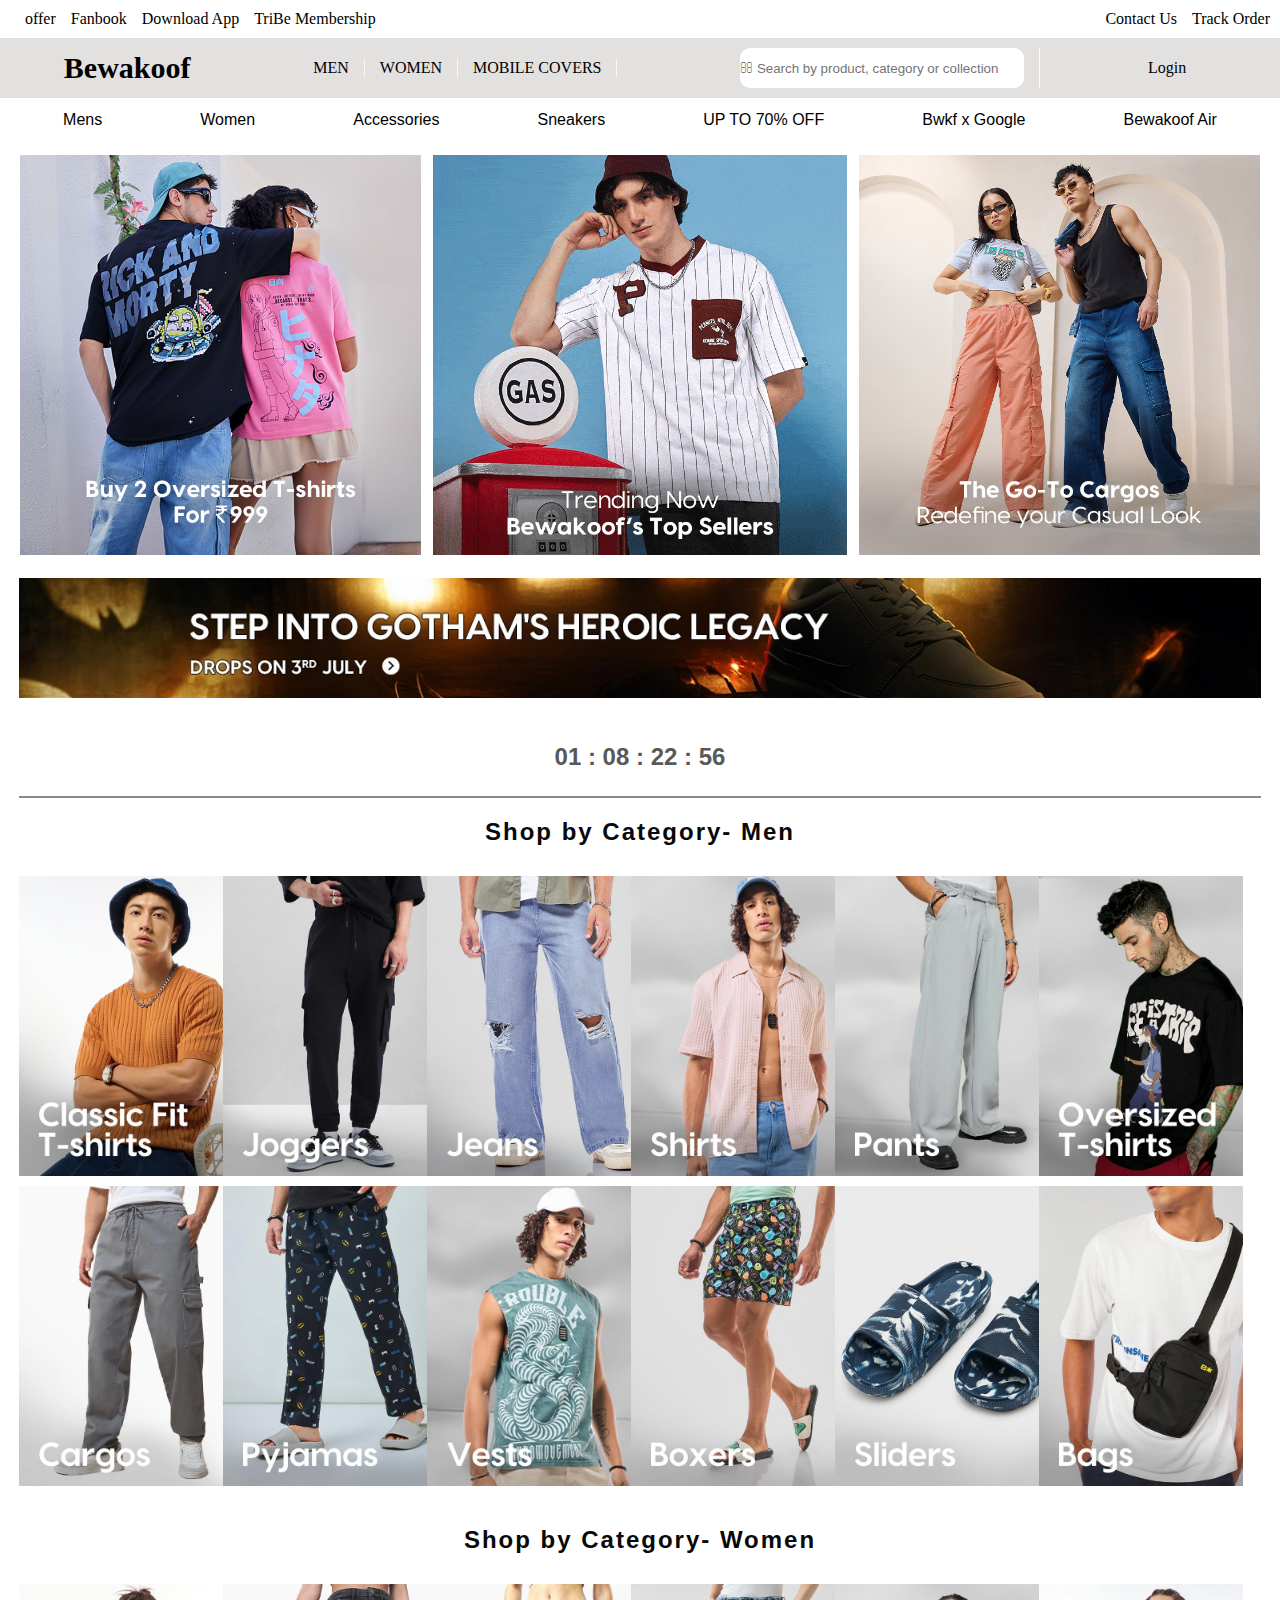
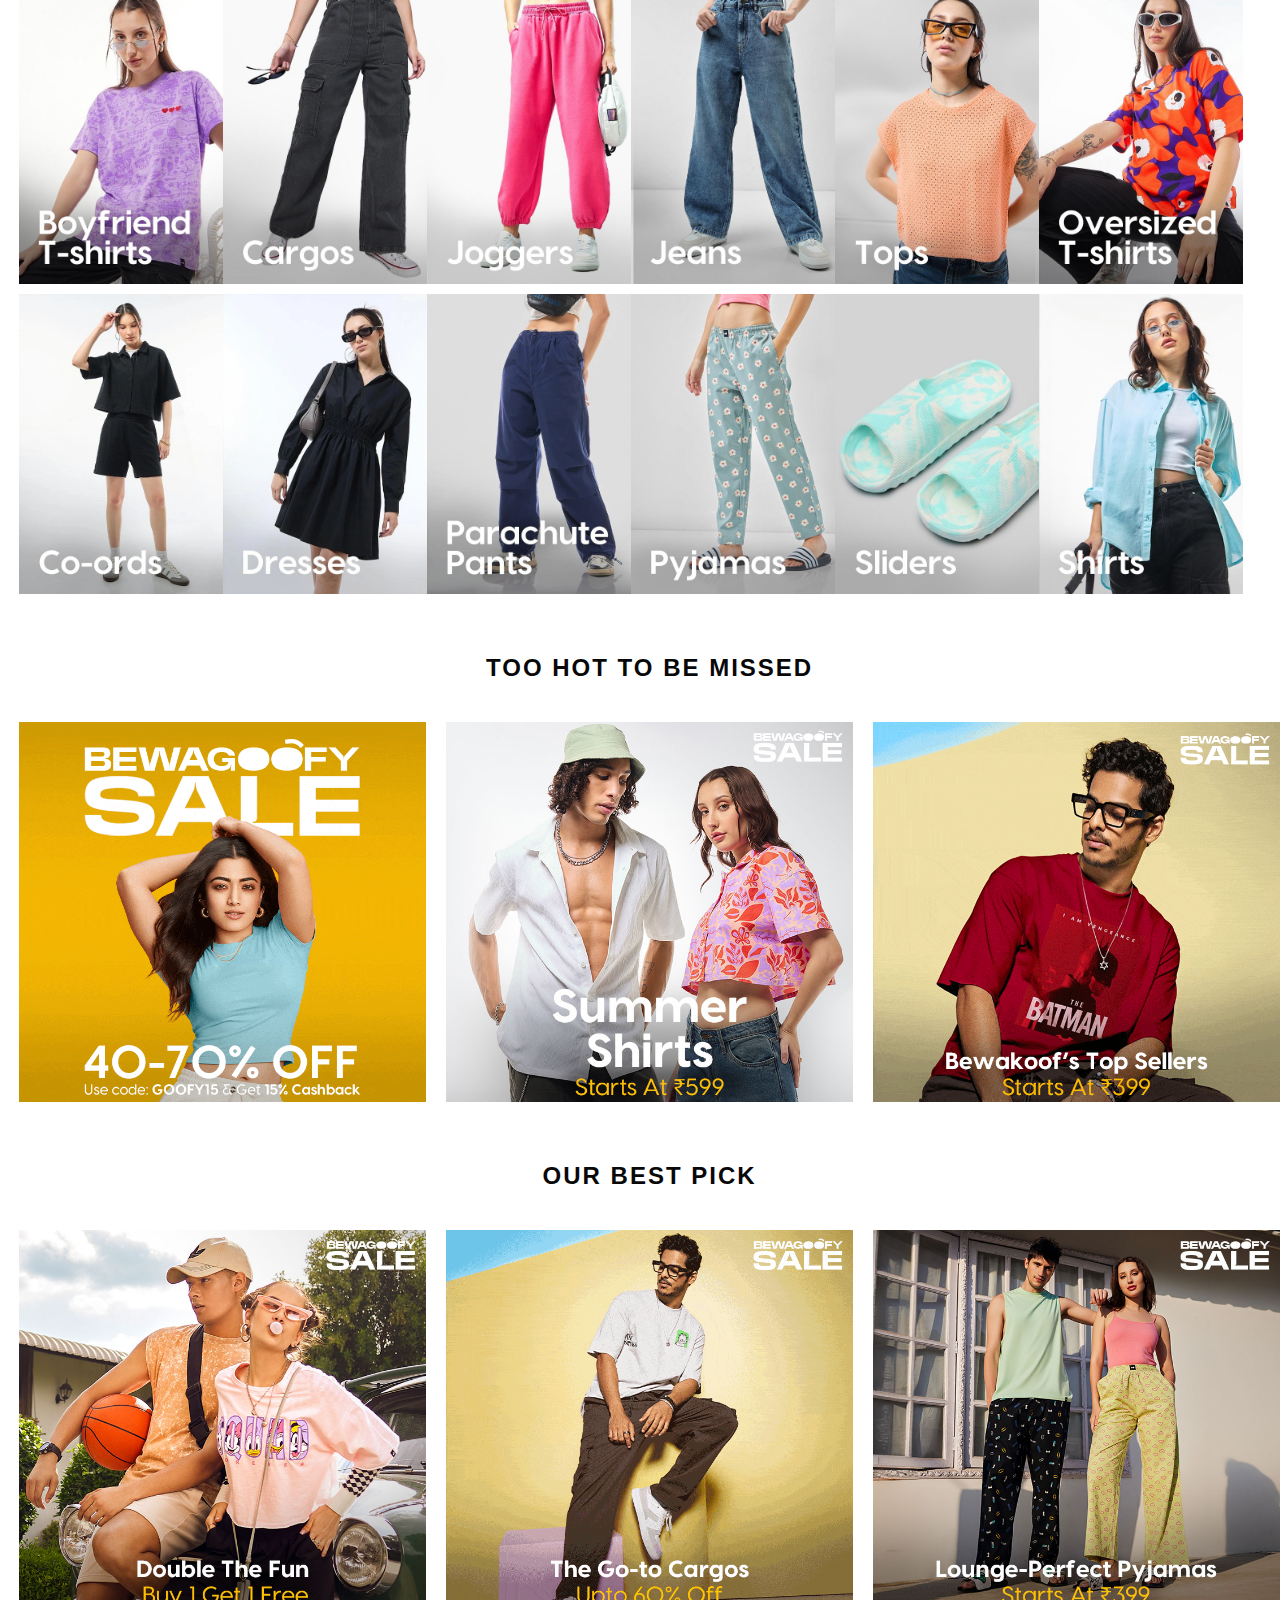
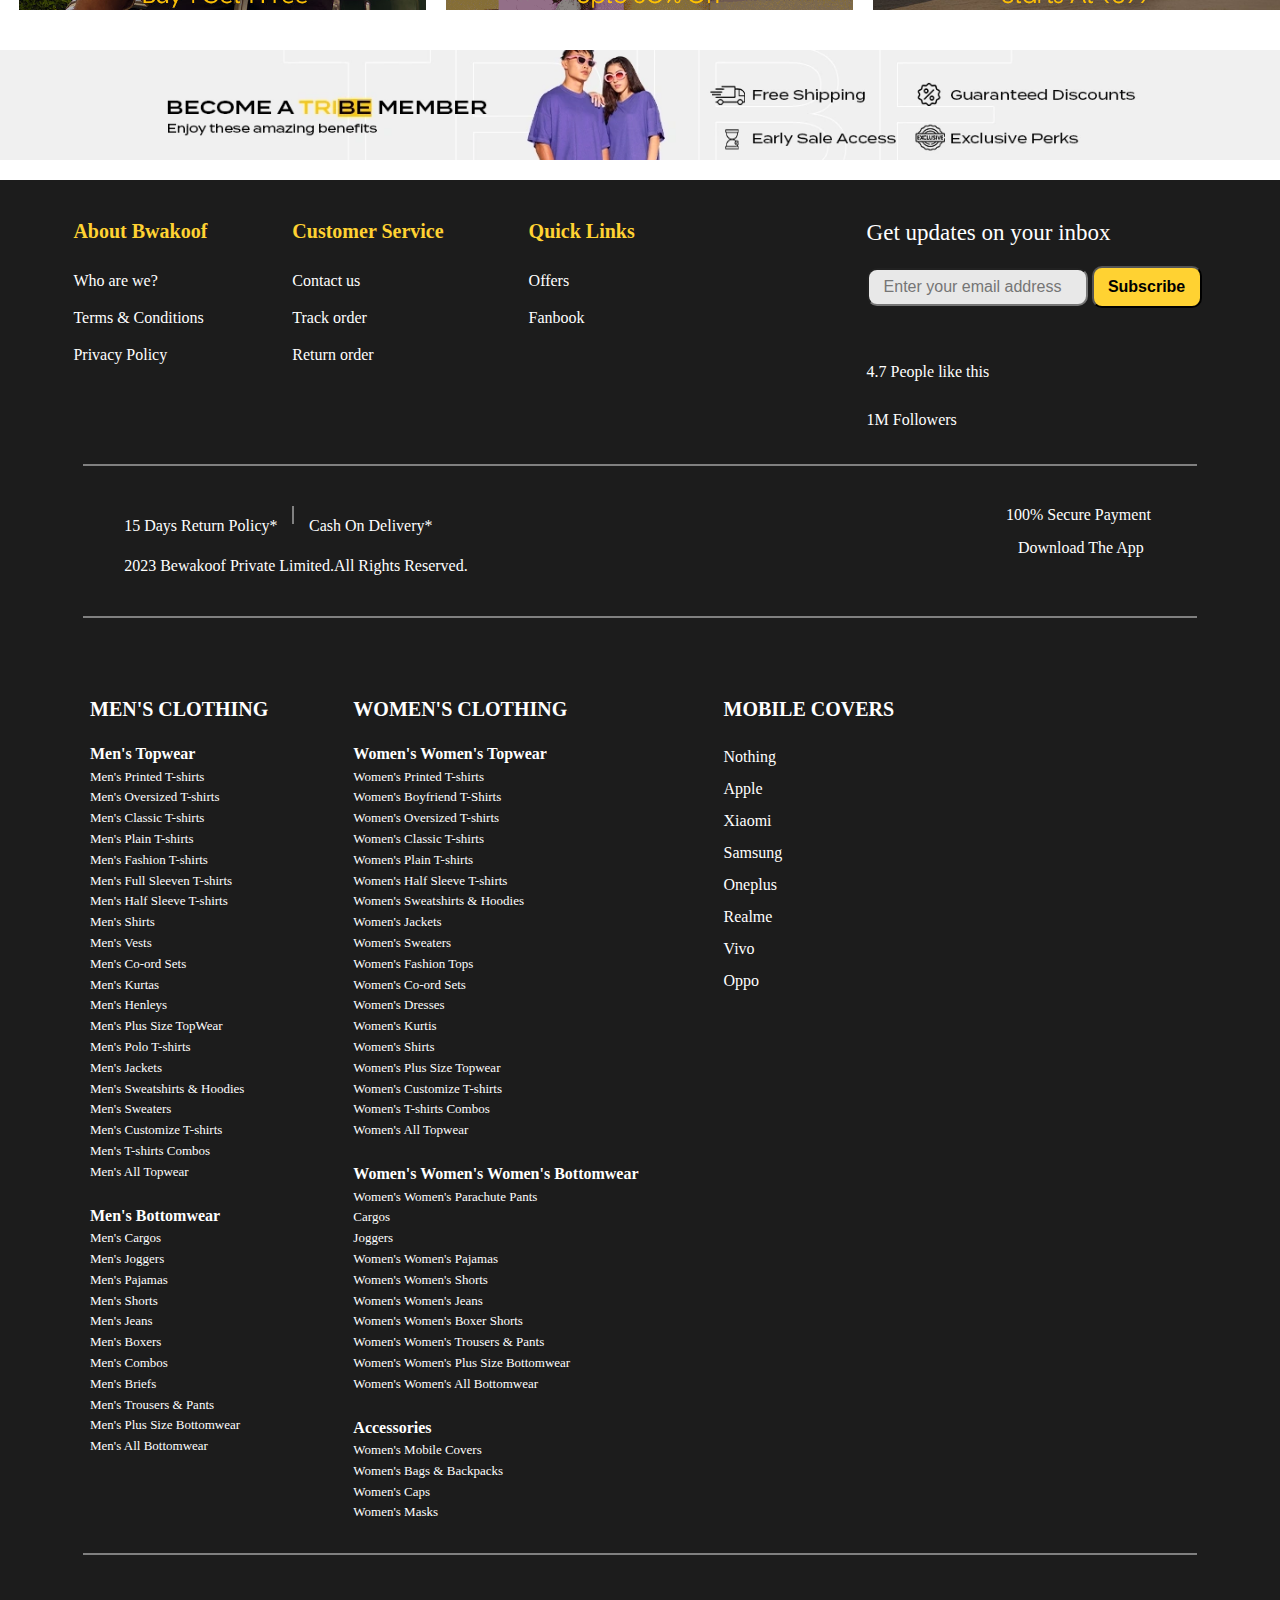
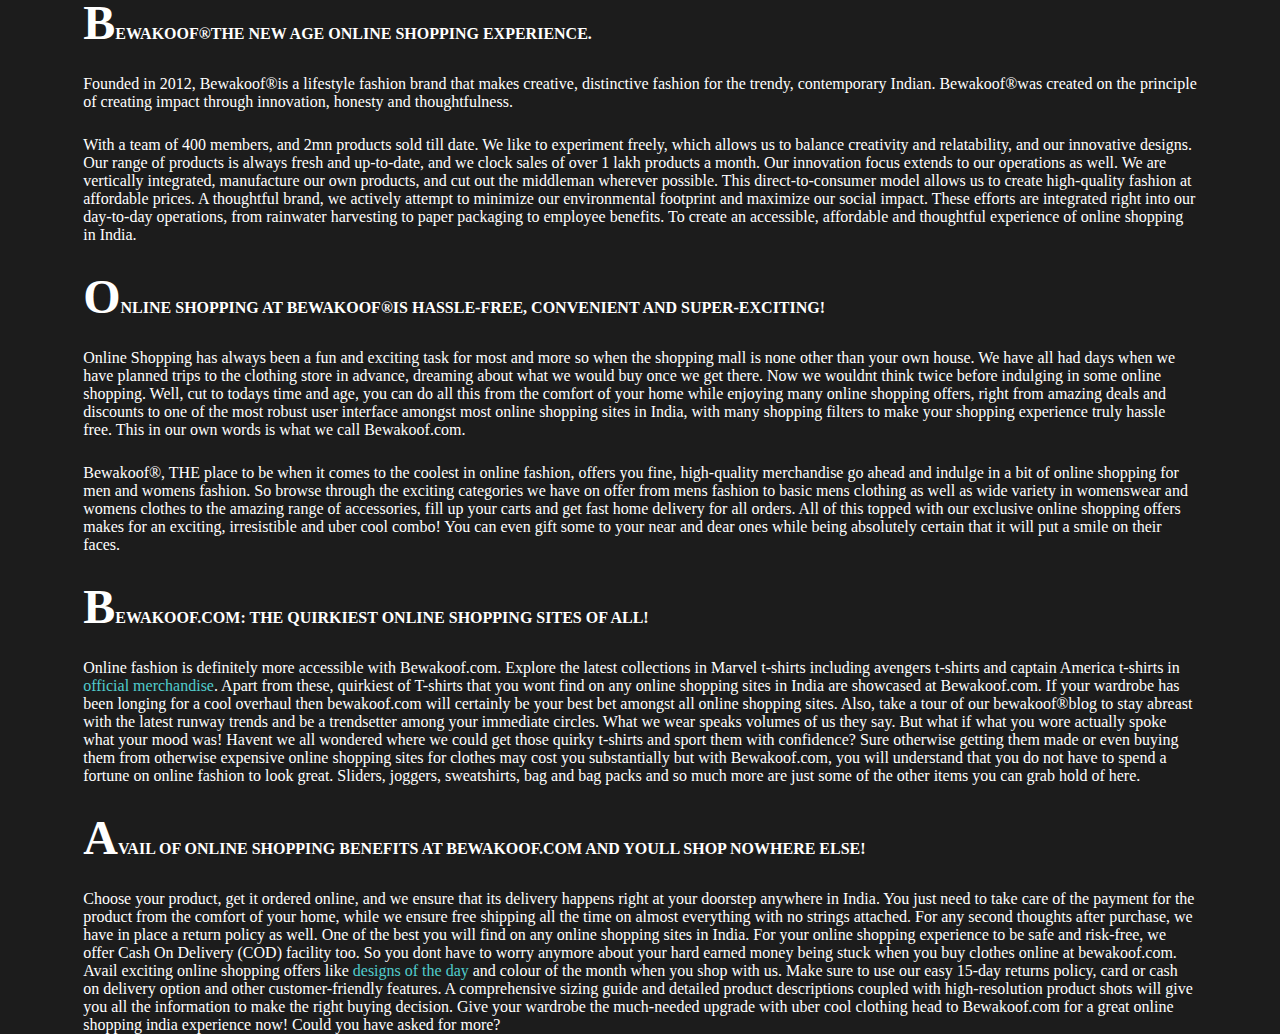
==== commit 6b24e001: "new files" ====
--- a/index.html
+++ b/index.html
@@ -28,8 +28,8 @@
     <div class="navbar">
         <div class="navbar-logo">Bewakoof</div>
         <ul class="navbar-menu">
-            <li>MEN</li>
-            <li>WOMEN</li>
+            <li><a href="Mens.html">MEN</a></li>
+            <li><a href="women.html">WOMEN</a></li>
             <li>MOBILE COVERS</li>
         </ul>
         <div class="search">
@@ -38,7 +38,7 @@
         </div>
         <div class="icons">
             <!-- <span><i class="fas fa-user"></i>Login</span> -->
-            <a href="">Login</a>
+            <a href="Login.html">Login</a>
             <span><i class="fas fa-heart"></i></span>
             <span><i class="fas fa-shopping-cart"></i></span>
         </div>
@@ -139,7 +139,6 @@
     <!-- ------------------------FOOTER START FROM HERE--------------------------------------------- -->
 
     <div class="footer">
-        <p class="logo1">&copy; 2024 Bewakoof®</p>
         <div id="inform-section">
             <div id="about-us">
                 <div>
@@ -418,82 +417,6 @@
                 buying decision. Give your wardrobe the much-needed upgrade with uber cool clothing head to Bewakoof.com
                 for a
                 great online shopping india experience now! Could you have asked for more?</p>
-            <h4>DONT MISS OUT ON ACCESSORIES AVAILABLE ON OUR MULTI-FACETED ONLINE STORE!</h4>
-            <p>We dont just offer you exciting options in online fashion but also give you amazing accessories with
-                really cool
-                bags and bag packs to choose from. Our bags and backpacks are compact, hassle-free and easy to stuff
-                things in.
-                And all of this with the swag that you get to carry along with it. Cool designs are what form a major
-                part of
-                our online fashion and we also ensure our accessories section doesnt feel left out!</p>
-            <h4>DONT MISS OUT ON ACCESSORIES AVAILABLE ON OUR MULTI-FACETED ONLINE STORE!</h4>
-            <p>We dont just offer you exciting options in online fashion but also give you amazing accessories with
-                really cool
-                bags and bag packs to choose from. Our bags and backpacks are compact, hassle-free and easy to stuff
-                things in.
-                And all of this with the swag that you get to carry along with it. Cool designs are what form a major
-                part of
-                our online fashion and we also ensure our accessories section doesnt feel left out!</p>
-            <h4>DESIGN OF THE DAY- THE COOLEST FEATURE EVER!</h4>
-            <p>Who said good and cool t-shirts have to expensive? We bring newer, cooler and more youth oriented designs
-                everyday. Yes! Everyday you get a new design to explore and buy. Although all our t-shirts are at an
-                extremely
-                affordable price, we decided to slash them down even further. But there is a catch. It is only for those
-                designs
-                and these exclusive prices are only valid for for a duration of 24 hours! Designs refresh every day at
-                3pm and
-                are valid only for 24 hours. So you need to hurry and grab one fast before it ends. Because we believe
-                everyone
-                needs to have a fair chance at all of our fresh designs of the day.</p>
-            <h4>BEWAKOOF.COM: THE UBER COOL ONLINE FASHION STORE FOR THE YOUTH</h4>
-            <p>We, at Bewakoof.com, have all that you need to glam up your cool quotient. From an extensive range of
-                plus size
-                clothing,<a href=""> casual shirts for men</a> and accessories for everyone, we purvey diversity of
-                choices in
-                online shopping india platform has to offer under one umbrella. The range of apparels like <a href="">
-                    men
-                    t-shirts</a>, joggers, sliders, Henley shirts, Polo t-shirts, Oxford pants and more provide an array
-                of
-                options for the online customer to create a ravishing ensemble from. We try to target all kinds of
-                customers and
-                cater to their needs and preferences. Communication is the key to our functioning. Your Bewakoof®Online
-                fashion
-                Shop has arrived! Do not miss the attractive online shopping offers everyday. Work your fashion with the
-                wide
-                range of apparels available only one click away! Make a statement with our best t-shirts online! Get
-                more, pay
-                less!
-
-            </p>
-            <h4>OUR PHILOSOPHY</h4>
-            <p>We believe in creating the kind of fashion, that makes you stand out as they are in line with the latest
-                local
-                and global trends of the industry, but also at the same time offer value for money functionality, with
-                quality
-                materials and comfortable and flattering prints. We try to look into the psyche of our customers, and
-                try to get
-                inspired by the conversations and experiences around us while creating our graphics, to ensure that they
-                are
-                relatable. We believe in constant and consistent innovation to ensure that our fans get nothing short of
-                the
-                bets at affordable rates! While most people do not know, we do not outsource the manufacturing of our
-                products,
-                everything from the conception of the designs to the manufacture and the styling that you see on the
-                photographs
-                of the banners and product pages of our website all happen in house! We go from yarn to product and
-                since we 're
-                vertically integrated and bring fashion from us directly to your doorstep without any middlemen that
-                also
-                further ensures reliability because for us it is not just about the money but about building the trust
-                and
-                credibility in our fans about our brand. We also make sure to decrease the impact on environment and are
-                building initiatives that will help us with the same, for now by optimizing our processes to use only as
-                much as
-                we need from nature, rain water harvesting and recycling the water from our RO water facility, because
-                we
-                believe that the spirit of Bewakoof®is about creating an impact by breaking conventions and having a
-                different
-                perspective!</p>
         </div>
     </div>
 </body>
--- a/main.css
+++ b/main.css
@@ -54,6 +54,16 @@
 .navbar .navbar-menu li {
   padding: 0 15px;
   border-right: 1px solid #faf7f7;
+}
+.navbar .navbar-menu li a {
+  all: unset;
+  cursor: pointer;
+}
+.navbar .navbar-menu li:hover {
+  background-color: #6c4444;
+  color: #e3e0e0;
+  padding: 10px;
+  border-radius: 20px;
 }
 .navbar .search {
   padding: 0 15px;
@@ -74,6 +84,12 @@
 .navbar .icons a {
   text-decoration: none;
   color: black;
+}
+.navbar .icons a:hover {
+  background-color: #6c4444;
+  color: #e3e0e0;
+  padding: 10px;
+  border-radius: 20px;
 }
 @media screen and (max-width: 600px) {
   .navbar .menu {
@@ -411,11 +427,6 @@
   color: #ffffff;
   margin-top: 20px;
 }
-.footer .logo1 {
-  color: rgb(255, 210, 50);
-  font-size: 20px;
-  font-weight: 600;
-}
 .footer #inform-section {
   width: 100%;
   display: flex;
@@ -449,7 +460,7 @@
   font-size: 23px;
 }
 .footer #updates input {
-  width: 260px;
+  width: 65%;
   height: 38px;
   font-size: 16px;
   padding-left: 15px;
@@ -483,6 +494,9 @@
   text-decoration: none;
   color: rgb(81, 204, 204);
 }
+.footer #summary h4::first-letter {
+  font-size: 3rem;
+}
 .footer #summary h4,
 .footer p {
   margin-top: 25px;
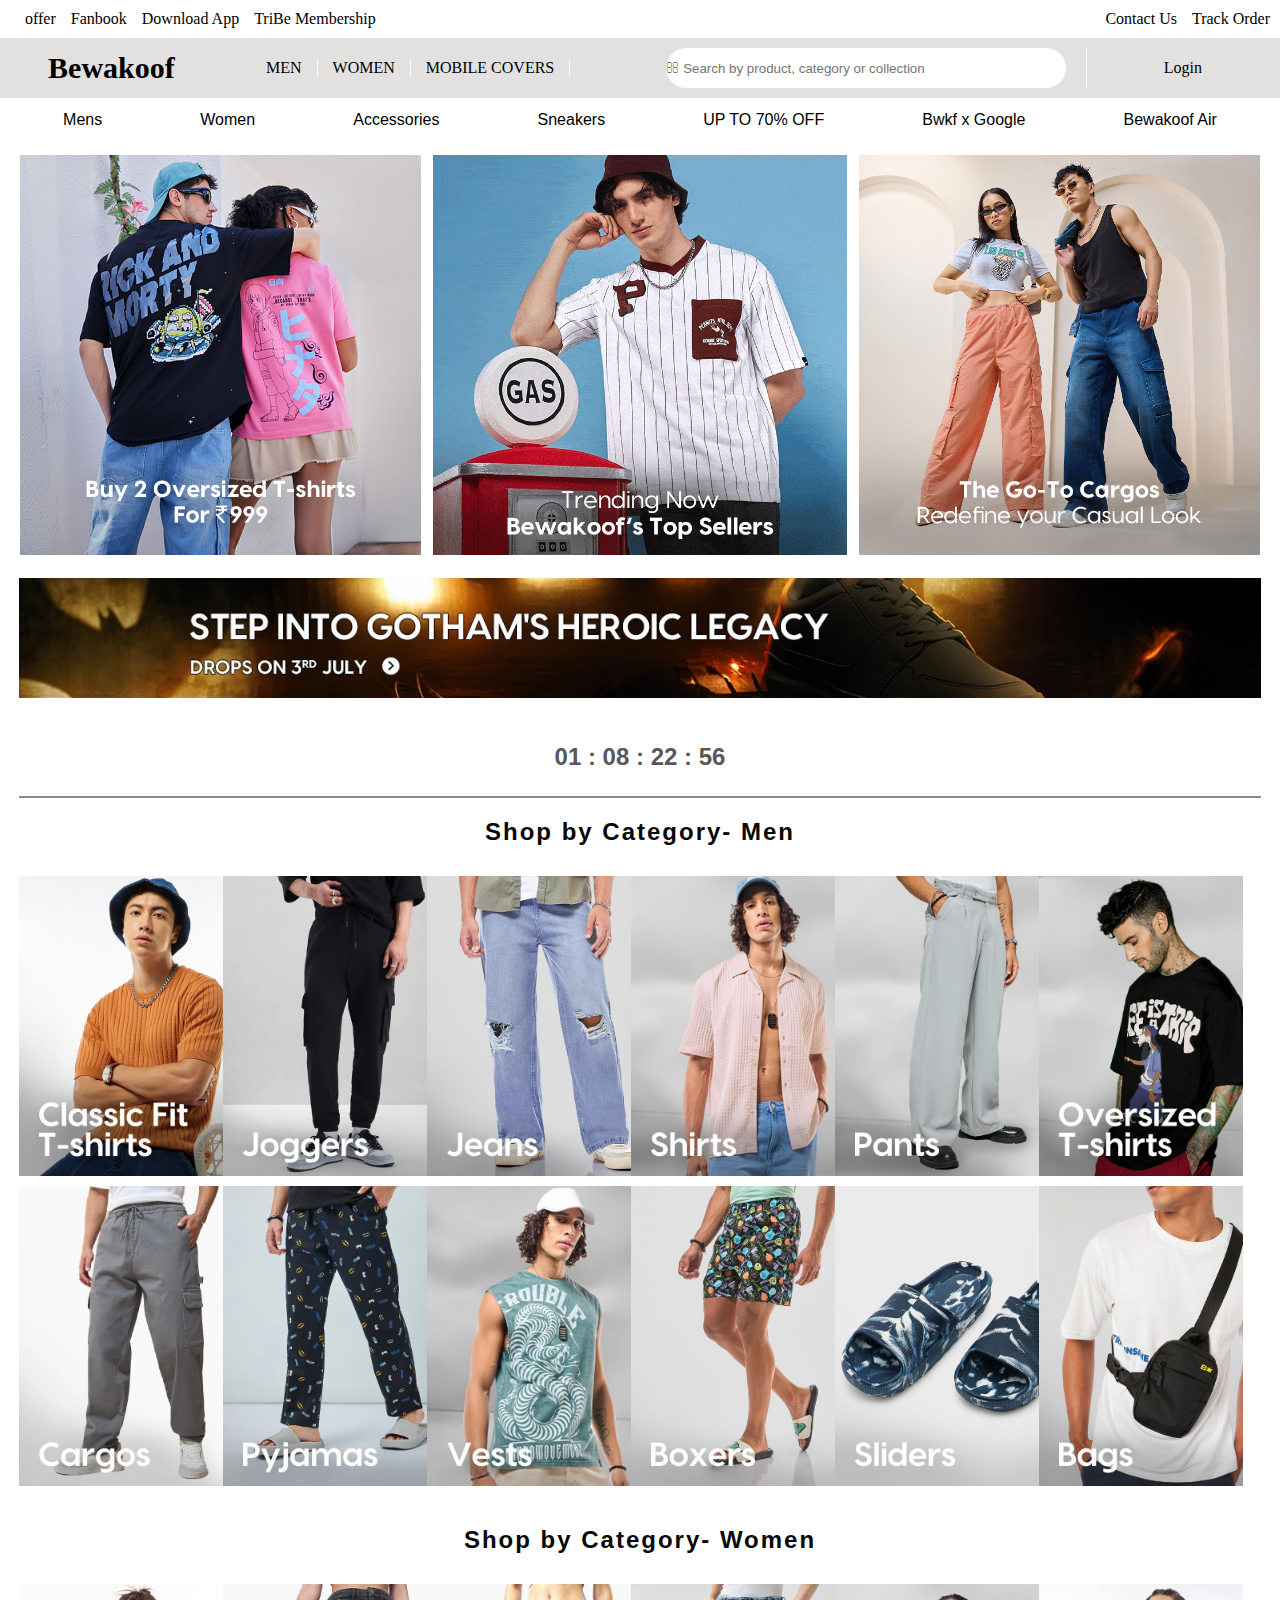
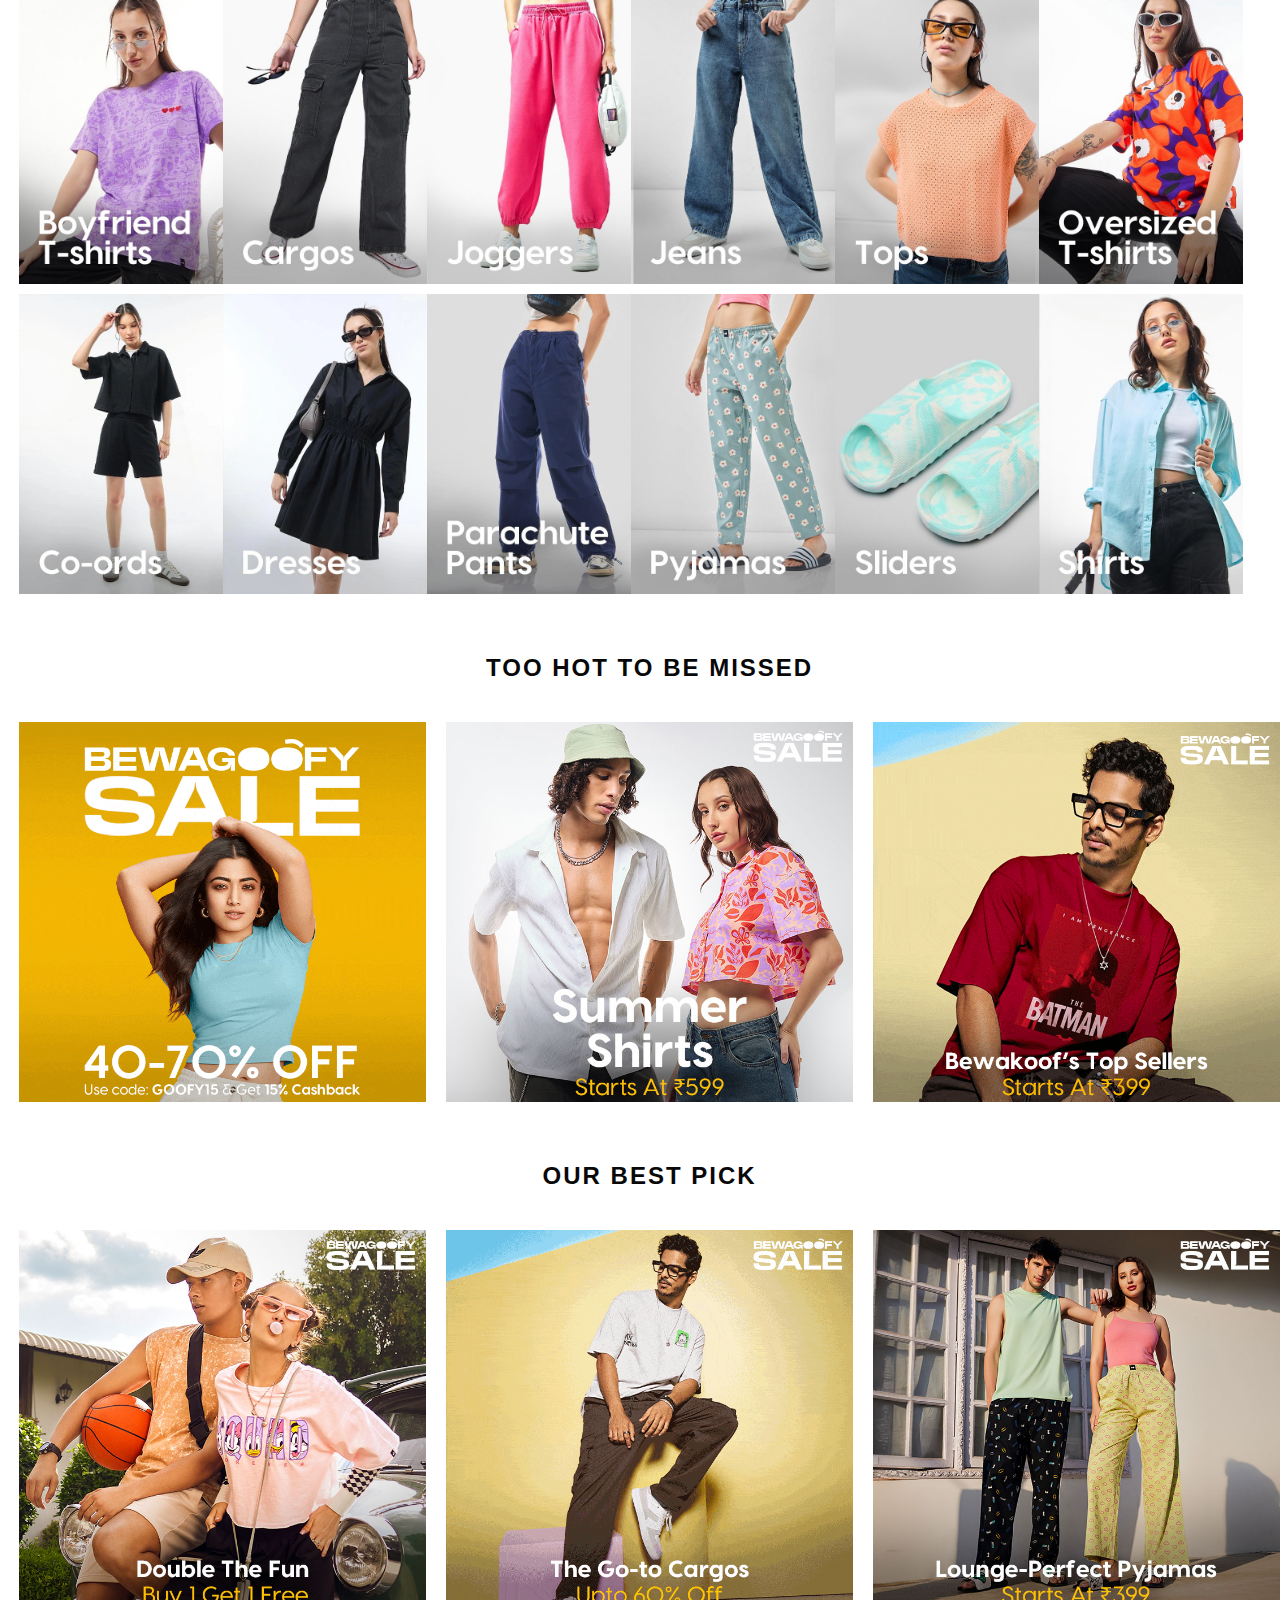
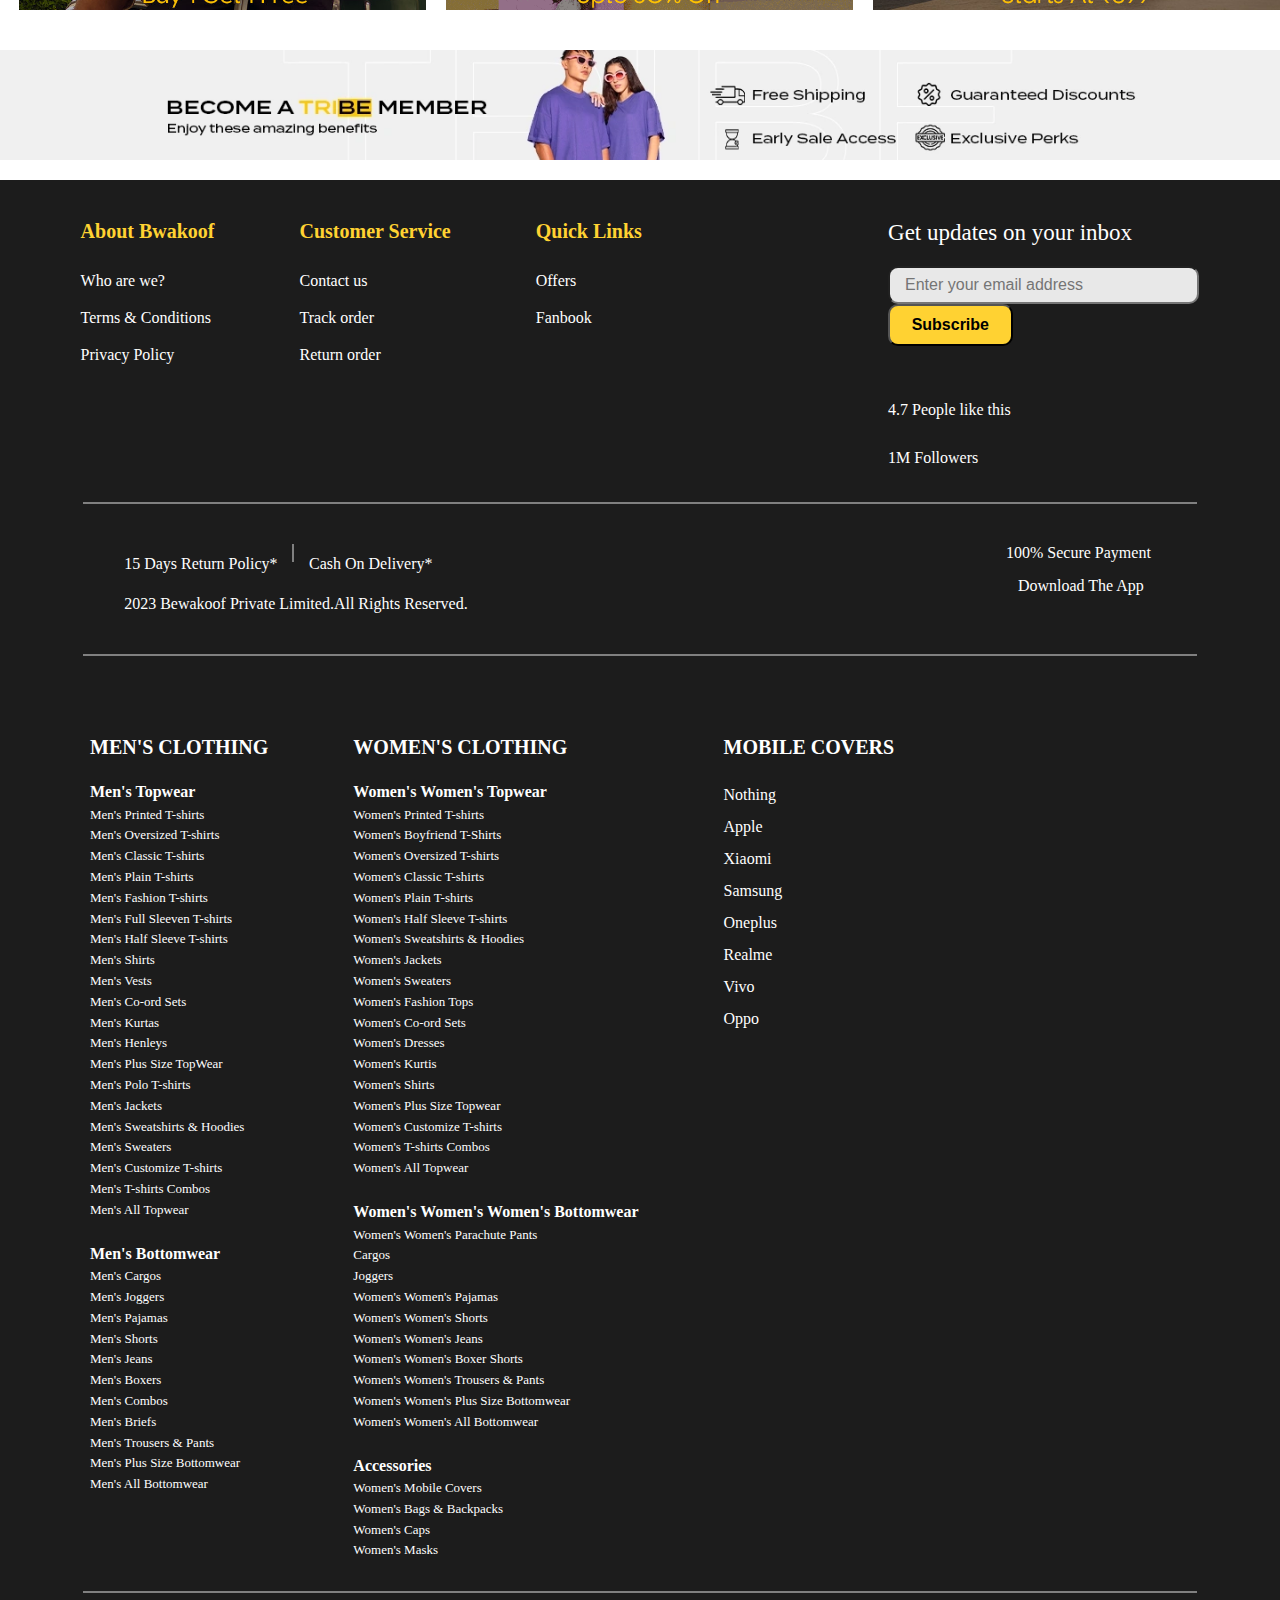
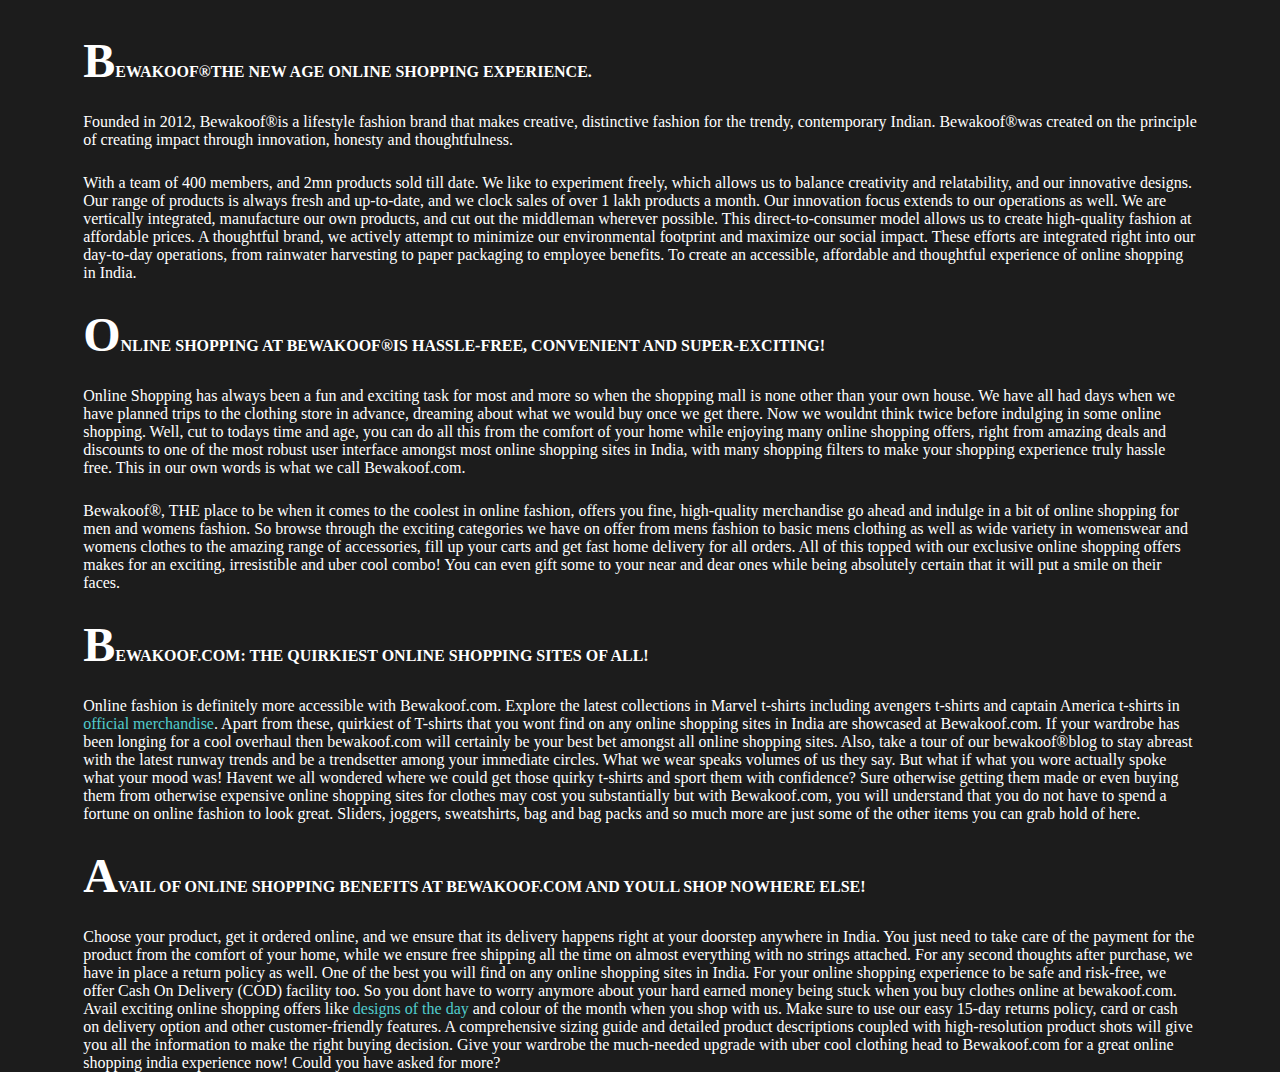
==== commit 24293f80: "update" ====
--- a/index.html
+++ b/index.html
@@ -26,7 +26,7 @@
     </div>
 
     <div class="navbar">
-        <div class="navbar-logo">Bewakoof</div>
+        <div class="navbar-logo"><a href="Login.html">Bewakoof</a></div>
         <ul class="navbar-menu">
             <li><a href="Mens.html">MEN</a></li>
             <li><a href="women.html">WOMEN</a></li>
@@ -37,8 +37,8 @@
                 style="font-family: Arial, FontAwesome">
         </div>
         <div class="icons">
-            <!-- <span><i class="fas fa-user"></i>Login</span> -->
             <a href="Login.html">Login</a>
+            <!-- <button class="profile"><i class="fa-duotone fa-user"></i></button> -->
             <span><i class="fas fa-heart"></i></span>
             <span><i class="fas fa-shopping-cart"></i></span>
         </div>
@@ -172,15 +172,17 @@
 
                     <div style="margin-top: 20px;">
                         <input type="text" placeholder="Enter your email address">
-                        <button
-                            style="width: 110px; height:42px; font-size: 16px; font-weight: 600; background-color: rgb(255 210 50); border-radius: 10px;">Subscribe</button>
+                        <button>Subscribe</button>
                     </div>
+
                     <div style="margin-top: 30px; display: flex; gap: 15px; margin-bottom: 5px;">
                         <p>4.7 People like this</p>
                     </div>
+
                     <div style=" display: flex; gap: 15px; margin-bottom: 5px;">
                         <p>1M Followers</p>
                     </div>
+
                 </div>
             </div>
 
--- a/main.css
+++ b/main.css
@@ -47,6 +47,16 @@
   font-size: 30px;
   font-weight: bold;
 }
+.navbar .navbar-logo a {
+  all: unset;
+  cursor: pointer;
+}
+.navbar .navbar-logo a:hover {
+  color: #e3e0e0;
+  background-color: rgb(44, 123, 97);
+  border-radius: 50px;
+  padding: 5px;
+}
 .navbar .navbar-menu {
   list-style-type: none;
   display: flex;
@@ -66,16 +76,16 @@
   border-radius: 20px;
 }
 .navbar .search {
-  padding: 0 15px;
+  padding: 0 20px;
   border-right: 1px solid #fcfafa;
-  width: 25%;
+  width: 35%;
 }
 .navbar .search input {
   border: none;
   outline: none;
   width: 100%;
   height: 40px;
-  border-radius: 10px;
+  border-radius: 70px;
 }
 .navbar .icons span {
   margin-left: 15px;
@@ -460,13 +470,21 @@
   font-size: 23px;
 }
 .footer #updates input {
-  width: 65%;
+  width: 100%;
   height: 38px;
   font-size: 16px;
   padding-left: 15px;
   border-radius: 10px;
   background-color: rgb(232, 232, 232);
 }
+.footer #updates button {
+  width: 40%;
+  height: 42px;
+  font-size: 16px;
+  font-weight: 600;
+  background-color: rgb(255, 210, 50);
+  border-radius: 10px;
+}
 .footer #delivery-opt {
   display: flex;
   flex-direction: row;
